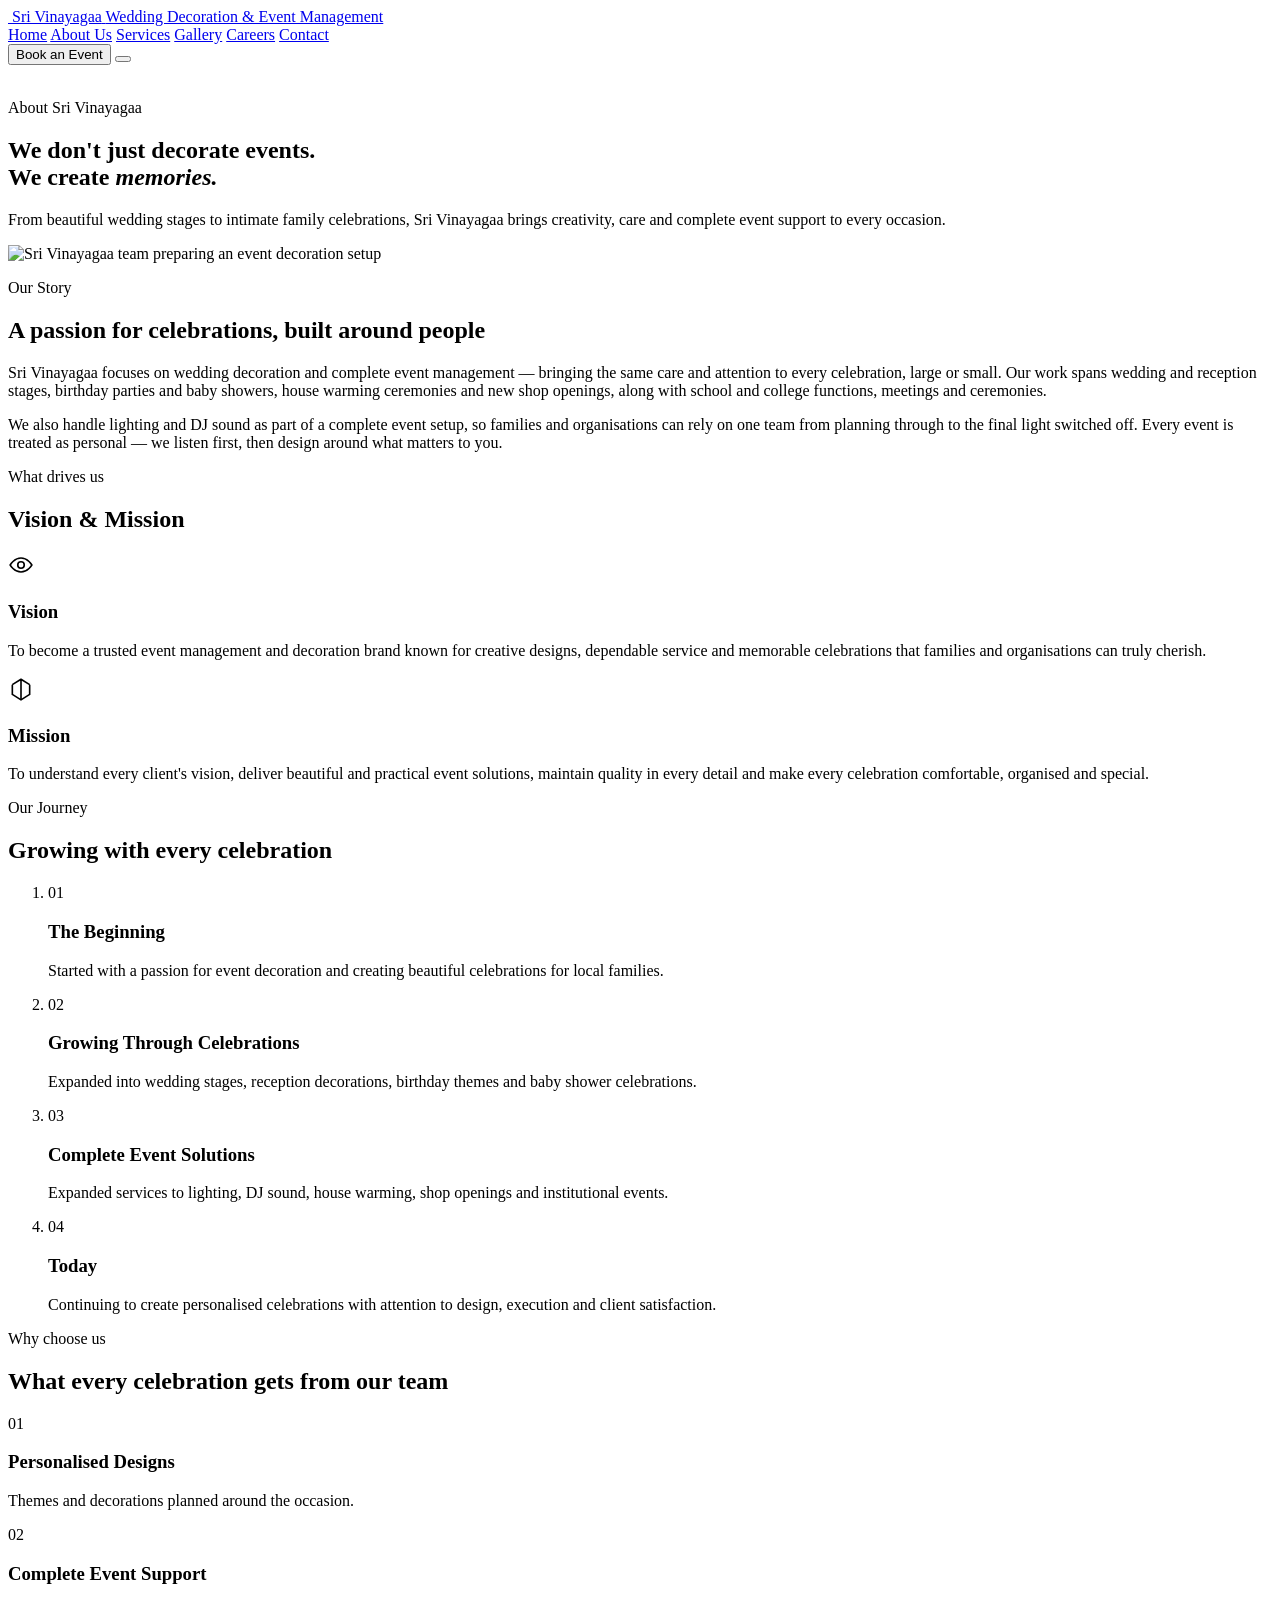
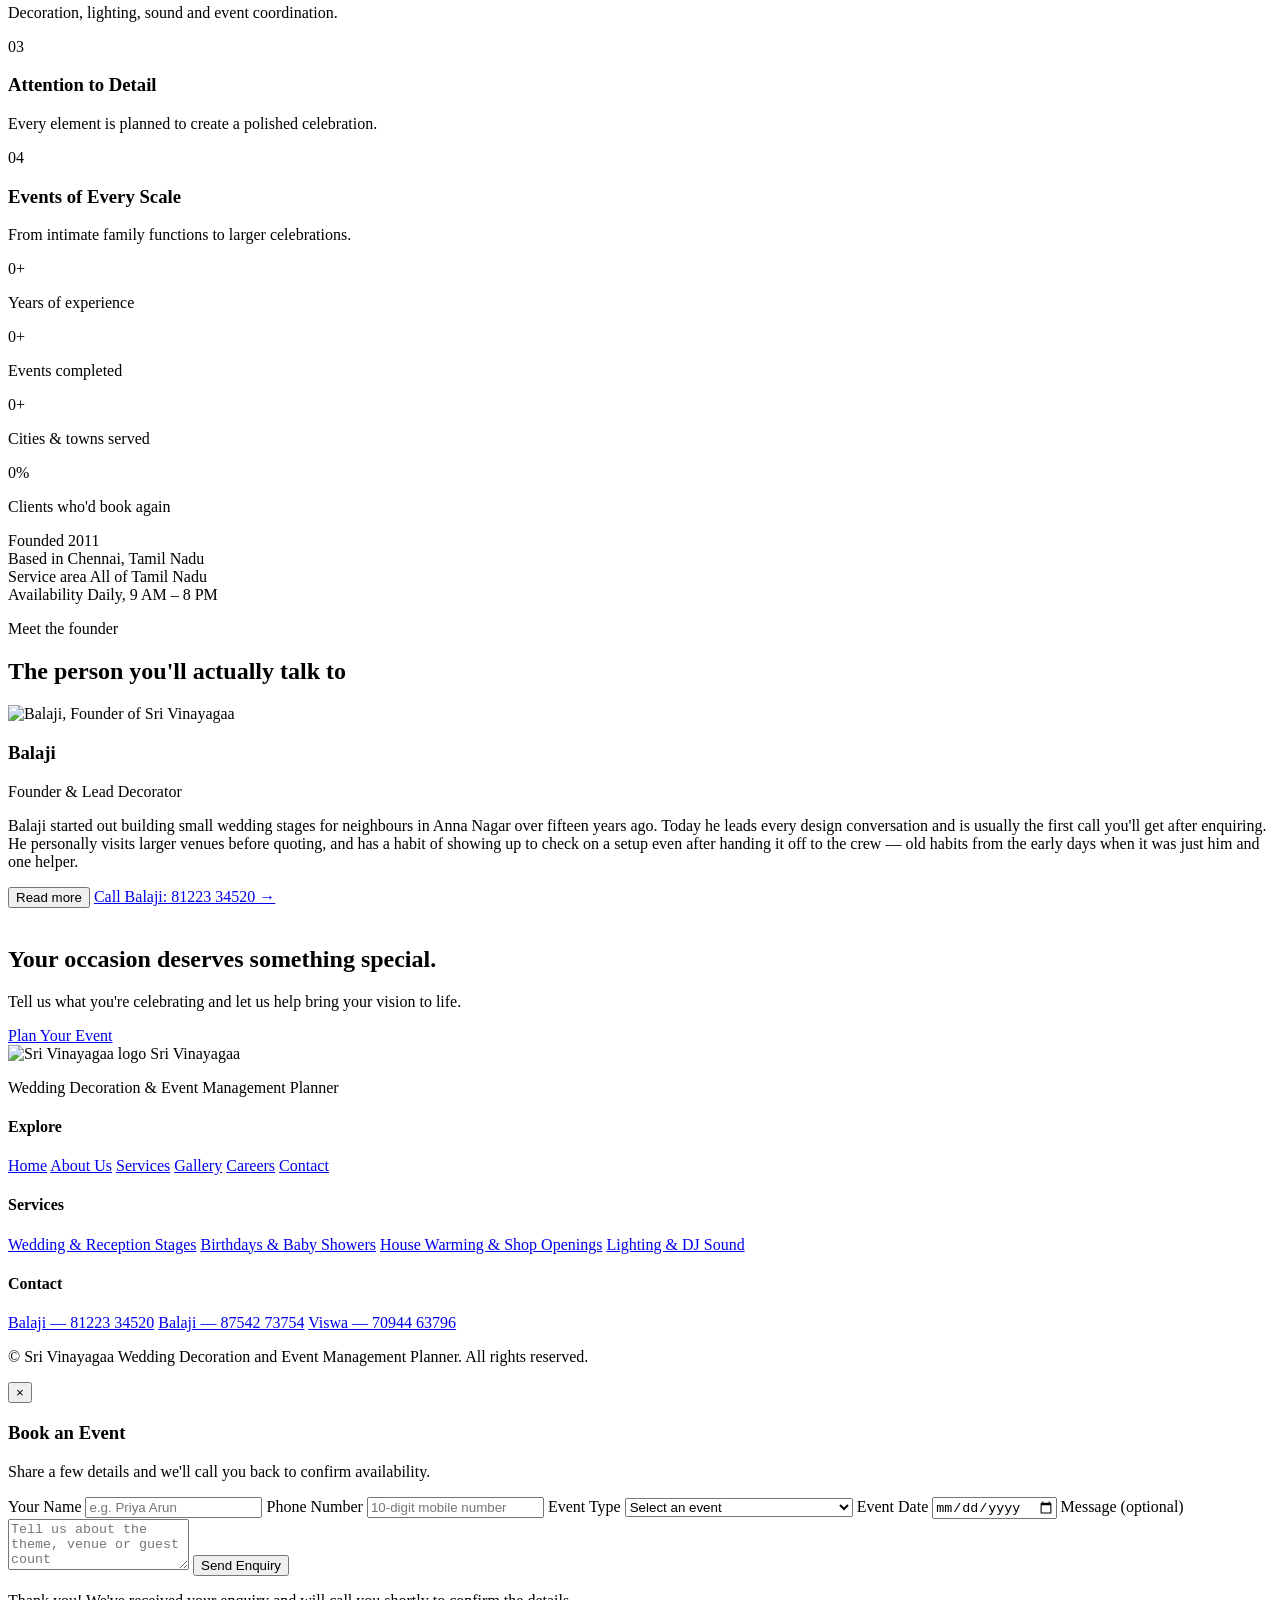
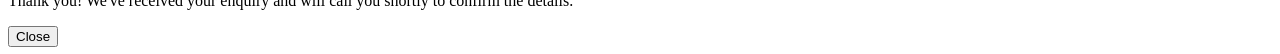
==== about.html @ 03e52f8a "Add files via upload" ====
<!DOCTYPE html>
<html lang="en">
<head>
<meta charset="UTF-8">
<meta name="viewport" content="width=device-width, initial-scale=1.0">
<title>About Us | Sri Vinayagaa Wedding Decoration &amp; Event Management</title>
<meta name="description" content="Meet the team behind Sri Vinayagaa Wedding Decoration and Event Management — wedding stages, birthdays, baby showers, house warming, shop openings and lighting &amp; DJ sound.">
<link rel="preconnect" href="https://fonts.googleapis.com">
<link rel="preconnect" href="https://fonts.gstatic.com" crossorigin>
<link href="https://fonts.googleapis.com/css2?family=Cormorant+Garamond:ital,wght@0,400;0,500;0,600;0,700;1,500&family=Jost:wght@300;400;500;600&display=swap" rel="stylesheet">
<link rel="stylesheet" href="CSS/style.css">
<link rel="stylesheet" href="CSS/about.css">
</head>
<body>

<!-- ============ HEADER ============ -->
<header class="site-header" id="siteHeader">
  <div class="header-inner">
    <a href="index.html" class="brand">
      <span class="brand-mark" aria-hidden="true">
        <img src="images/logo.png" alt="">
      </span>
      <span class="brand-text">
        <span class="brand-name">Sri Vinayagaa</span>
        <span class="brand-tag">Wedding Decoration &amp; Event Management</span>
      </span>
    </a>

    <nav class="main-nav" id="mainNav">
      <a href="index.html">Home</a>
      <a href="about.html" class="active">About Us</a>
      <a href="services.html">Services</a>
      <a href="gallery.html">Gallery</a>
      <a href="careers.html">Careers</a>
      <a href="contact.html">Contact</a>
    </nav>

    <div class="header-actions">
      <button class="btn btn-gold" id="bookEventBtn">Book an Event</button>
      <button class="nav-toggle" id="navToggle" aria-label="Toggle menu" aria-expanded="false">
        <span></span><span></span><span></span>
      </button>
    </div>
  </div>
</header>

<!-- ============ ABOUT HERO ============ -->
<section class="hero about-hero" id="about-hero">
  <img src="images/about-hero.png" alt="" class="hero-bg">
  <div class="hero-grain" aria-hidden="true"></div>
  <div class="hero-content" data-reveal>
    <p class="hero-eyebrow">About Sri Vinayagaa</p>
    <h1 class="hero-title">We don't just decorate events.<br>We create <em>memories.</em></h1>
    <p class="hero-sub">From beautiful wedding stages to intimate family celebrations, Sri Vinayagaa brings creativity, care and complete event support to every occasion.</p>
  </div>
</section>

<!-- ============ OUR STORY ============ -->
<section class="story" id="story">
  <div class="story-media" data-reveal>
    <img src="images/about-story.png" alt="Sri Vinayagaa team preparing an event decoration setup" loading="lazy">
  </div>
  <div class="story-content" data-reveal>
    <p class="section-kicker">Our Story</p>
    <h2>A passion for celebrations, built around people</h2>
    <p>Sri Vinayagaa focuses on wedding decoration and complete event management — bringing the same care and attention to every celebration, large or small. Our work spans wedding and reception stages, birthday parties and baby showers, house warming ceremonies and new shop openings, along with school and college functions, meetings and ceremonies.</p>
    <p>We also handle lighting and DJ sound as part of a complete event setup, so families and organisations can rely on one team from planning through to the final light switched off. Every event is treated as personal — we listen first, then design around what matters to you.</p>
  </div>
</section>

<!-- ============ VISION & MISSION ============ -->
<section class="vm" id="vision-mission">
  <div class="section-head">
    <p class="section-kicker">What drives us</p>
    <h2>Vision &amp; Mission</h2>
  </div>
  <div class="vm-grid">
    <article class="vm-card" data-reveal>
      <span class="vm-icon" aria-hidden="true">
        <svg width="26" height="26" viewBox="0 0 24 24" fill="none"><path d="M2 12s3.6-6.5 10-6.5S22 12 22 12s-3.6 6.5-10 6.5S2 12 2 12Z" stroke="currentColor" stroke-width="1.5"/><circle cx="12" cy="12" r="3" stroke="currentColor" stroke-width="1.5"/></svg>
      </span>
      <h3>Vision</h3>
      <p>To become a trusted event management and decoration brand known for creative designs, dependable service and memorable celebrations that families and organisations can truly cherish.</p>
    </article>
    <article class="vm-card" data-reveal>
      <span class="vm-icon" aria-hidden="true">
        <svg width="26" height="26" viewBox="0 0 24 24" fill="none"><path d="M12 3v18M4 8l8-5 8 5M4 8v9l8 5 8-5V8" stroke="currentColor" stroke-width="1.5" stroke-linejoin="round"/></svg>
      </span>
      <h3>Mission</h3>
      <p>To understand every client's vision, deliver beautiful and practical event solutions, maintain quality in every detail and make every celebration comfortable, organised and special.</p>
    </article>
  </div>
</section>

<!-- ============ OUR JOURNEY ============ -->
<section class="journey" id="journey">
  <div class="section-head">
    <p class="section-kicker">Our Journey</p>
    <h2>Growing with every celebration</h2>
  </div>
  <ol class="journey-timeline">
    <li data-reveal>
      <span class="journey-num">01</span>
      <div>
        <h3>The Beginning</h3>
        <p>Started with a passion for event decoration and creating beautiful celebrations for local families.</p>
      </div>
    </li>
    <li data-reveal>
      <span class="journey-num">02</span>
      <div>
        <h3>Growing Through Celebrations</h3>
        <p>Expanded into wedding stages, reception decorations, birthday themes and baby shower celebrations.</p>
      </div>
    </li>
    <li data-reveal>
      <span class="journey-num">03</span>
      <div>
        <h3>Complete Event Solutions</h3>
        <p>Expanded services to lighting, DJ sound, house warming, shop openings and institutional events.</p>
      </div>
    </li>
    <li data-reveal>
      <span class="journey-num">04</span>
      <div>
        <h3>Today</h3>
        <p>Continuing to create personalised celebrations with attention to design, execution and client satisfaction.</p>
      </div>
    </li>
  </ol>
</section>

<!-- ============ WHY CHOOSE US ============ -->
<section class="about-why" id="about-why">
  <div class="section-head section-head--light">
    <p class="section-kicker">Why choose us</p>
    <h2>What every celebration gets from our team</h2>
  </div>
  <div class="about-why-grid">
    <article class="about-why-card" data-reveal>
      <span class="about-why-num">01</span>
      <h3>Personalised Designs</h3>
      <p>Themes and decorations planned around the occasion.</p>
    </article>
    <article class="about-why-card" data-reveal>
      <span class="about-why-num">02</span>
      <h3>Complete Event Support</h3>
      <p>Decoration, lighting, sound and event coordination.</p>
    </article>
    <article class="about-why-card" data-reveal>
      <span class="about-why-num">03</span>
      <h3>Attention to Detail</h3>
      <p>Every element is planned to create a polished celebration.</p>
    </article>
    <article class="about-why-card" data-reveal>
      <span class="about-why-num">04</span>
      <h3>Events of Every Scale</h3>
      <p>From intimate family functions to larger celebrations.</p>
    </article>
  </div>
</section>

<!-- ============ STATS ============ -->
<section class="stats" id="about-stats">
  <div class="stats-grid">
    <div class="stat">
      <span class="stat-num" data-count="15">0</span><span class="stat-suffix">+</span>
      <p>Years of experience</p>
    </div>
    <div class="stat">
      <span class="stat-num" data-count="1200">0</span><span class="stat-suffix">+</span>
      <p>Events completed</p>
    </div>
    <div class="stat">
      <span class="stat-num" data-count="40">0</span><span class="stat-suffix">+</span>
      <p>Cities &amp; towns served</p>
    </div>
    <div class="stat">
      <span class="stat-num" data-count="98">0</span><span class="stat-suffix">%</span>
      <p>Clients who'd book again</p>
    </div>
  </div>
</section>

<!-- ============ QUICK FACTS ============ -->
<section class="quick-facts" id="quick-facts">
  <div class="qf-grid">
    <div class="qf-item">
      <span class="qf-label">Founded</span>
      <span class="qf-value">2011</span>
    </div>
    <div class="qf-item">
      <span class="qf-label">Based in</span>
      <span class="qf-value">Chennai, Tamil Nadu</span>
    </div>
    <div class="qf-item">
      <span class="qf-label">Service area</span>
      <span class="qf-value">All of Tamil Nadu</span>
    </div>
    <div class="qf-item">
      <span class="qf-label">Availability</span>
      <span class="qf-value">Daily, 9 AM – 8 PM</span>
    </div>
  </div>
</section>

<!-- ============ FOUNDER ============ -->
<section class="founders" id="founders">
  <div class="section-head">
    <p class="section-kicker">Meet the founder</p>
    <h2>The person you'll actually talk to</h2>
  </div>

  <div class="founder-single">
    <div class="founder-photo">
      <img src="images/founder-balaji.jpg" alt="Balaji, Founder of Sri Vinayagaa" loading="lazy">
      <div class="founder-photo-frame"></div>
    </div>
    <div class="founder-content">
      <h3>Balaji</h3>
      <p class="founder-role">Founder &amp; Lead Decorator</p>
      <p class="founder-bio">
        Balaji started out building small wedding stages for neighbours in Anna Nagar over fifteen years ago.
        Today he leads every design conversation and is usually the first call you'll get after enquiring.
        <span class="founder-bio-more"> He personally visits larger venues before quoting, and has a habit of showing up to check on a setup even after handing it off to the crew — old habits from the early days when it was just him and one helper.</span>
      </p>
      <button class="founder-toggle" data-state="closed">Read more</button>
      <a href="tel:8122334520" class="panel-link">Call Balaji: 81223 34520 →</a>
    </div>
  </div>
</section>

<!-- ============ ABOUT CTA ============ -->
<section class="about-cta">
  <img src="images/about-cta.png" alt="" class="about-cta-bg">
  <div class="hero-grain" aria-hidden="true"></div>
  <div class="about-cta-content" data-reveal>
    <h2>Your occasion deserves something special.</h2>
    <p>Tell us what you're celebrating and let us help bring your vision to life.</p>
    <a href="contact.html" class="btn btn-gold btn-lg">Plan Your Event</a>
  </div>
</section>

<!-- ============ FOOTER ============ -->
<footer class="site-footer">
  <div class="footer-top">
    <div class="footer-brand">
      <img src="images/logo.png" alt="Sri Vinayagaa logo" class="footer-logo">
      <span class="brand-name">Sri Vinayagaa</span>
      <p>Wedding Decoration &amp; Event Management Planner</p>
    </div>
    <div class="footer-col">
      <h4>Explore</h4>
      <a href="index.html">Home</a>
      <a href="about.html">About Us</a>
      <a href="services.html">Services</a>
      <a href="gallery.html">Gallery</a>
      <a href="careers.html">Careers</a>
      <a href="contact.html">Contact</a>
    </div>
    <div class="footer-col">
      <h4>Services</h4>
      <a href="services.html#stages">Wedding &amp; Reception Stages</a>
      <a href="services.html#celebrations">Birthdays &amp; Baby Showers</a>
      <a href="services.html#corporate">House Warming &amp; Shop Openings</a>
      <a href="services.html#lighting">Lighting &amp; DJ Sound</a>
    </div>
    <div class="footer-col">
      <h4>Contact</h4>
      <a href="tel:8122334520">Balaji — 81223 34520</a>
      <a href="tel:8754273754">Balaji — 87542 73754</a>
      <a href="tel:7094463796">Viswa — 70944 63796</a>
    </div>
  </div>
  <div class="footer-bottom">
    <p>© <span id="year"></span> Sri Vinayagaa Wedding Decoration and Event Management Planner. All rights reserved.</p>
  </div>
</footer>

<!-- ============ BOOK AN EVENT MODAL ============ -->
<div class="modal-overlay" id="bookModal">
  <div class="modal-box" role="dialog" aria-modal="true" aria-labelledby="modalTitle">
    <button class="modal-close" id="modalClose" aria-label="Close">×</button>
    <h3 id="modalTitle">Book an Event</h3>
    <p class="modal-sub">Share a few details and we'll call you back to confirm availability.</p>
    <form id="bookForm">
      <label>Your Name
        <input type="text" name="name" required placeholder="e.g. Priya Arun">
      </label>
      <label>Phone Number
        <input type="tel" name="phone" required pattern="[0-9]{10}" placeholder="10-digit mobile number">
      </label>
      <label>Event Type
        <select name="eventType" required>
          <option value="">Select an event</option>
          <option>Wedding / Reception Stage</option>
          <option>Birthday Party</option>
          <option>Baby Shower</option>
          <option>House Warming</option>
          <option>Shop Opening</option>
          <option>School / College / Corporate Event</option>
          <option>Lighting &amp; DJ Sound Only</option>
        </select>
      </label>
      <label>Event Date
        <input type="date" name="eventDate" required>
      </label>
      <label>Message (optional)
        <textarea name="message" rows="3" placeholder="Tell us about the theme, venue or guest count"></textarea>
      </label>
      <button type="submit" class="btn btn-gold btn-lg">Send Enquiry</button>
    </form>
    <div class="modal-success" id="modalSuccess">
      <p>Thank you! We've received your enquiry and will call you shortly to confirm the details.</p>
      <button class="btn btn-outline" id="modalSuccessClose">Close</button>
    </div>
  </div>
</div>

<script src="JS/script.js"></script>
<script src="JS/about.js"></script>
</body>
</html>
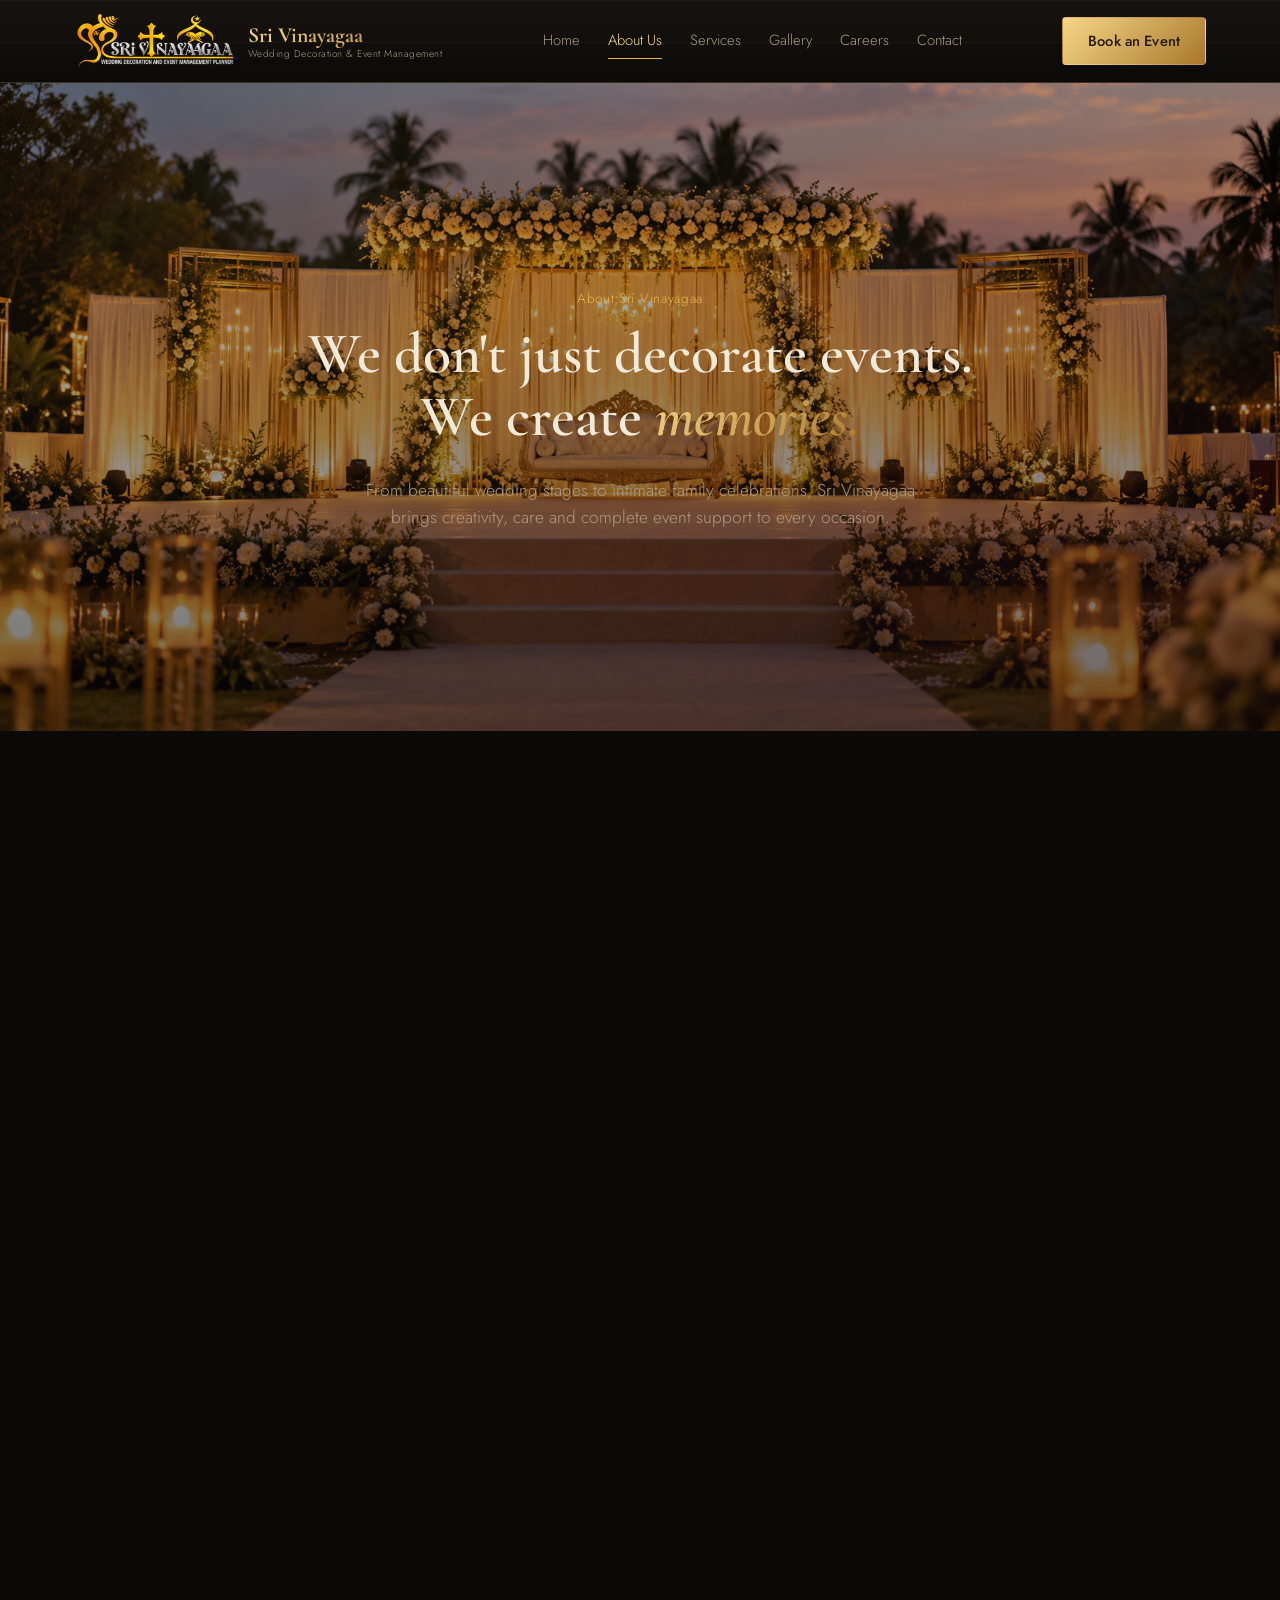
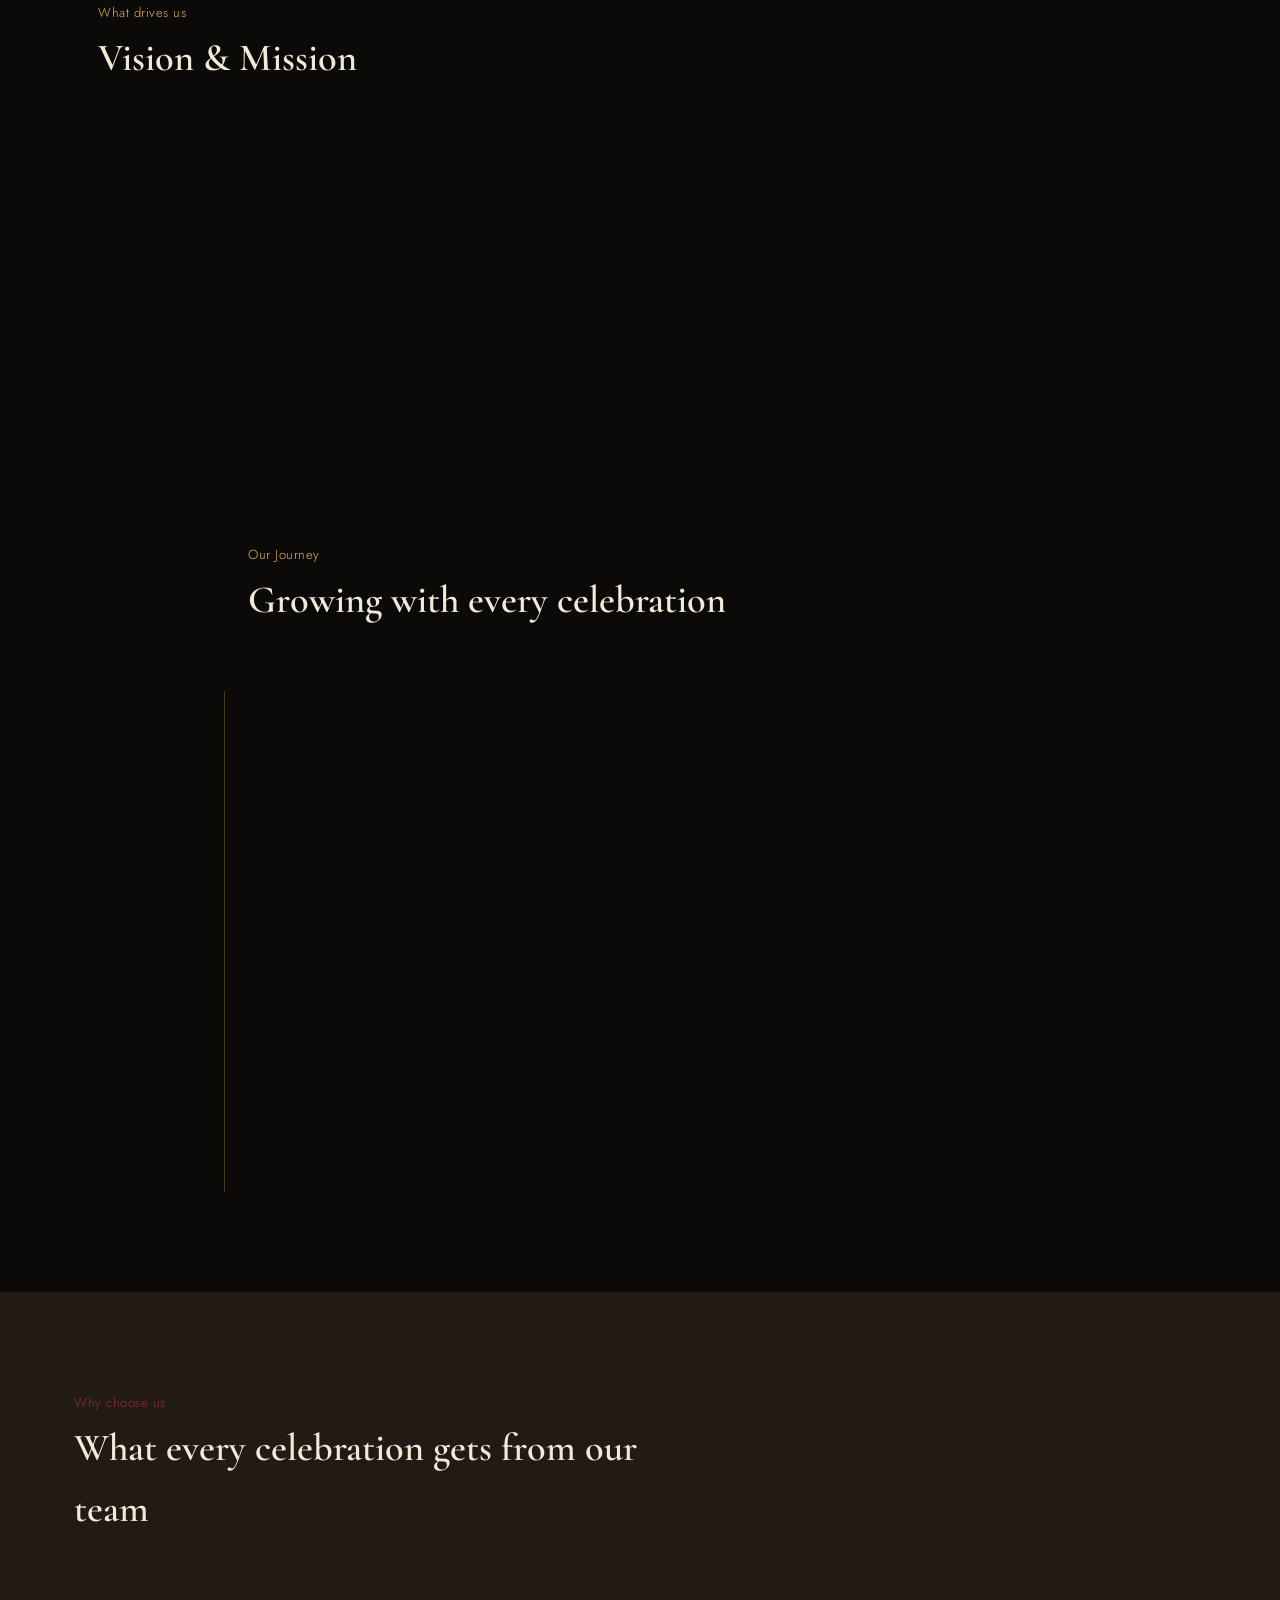
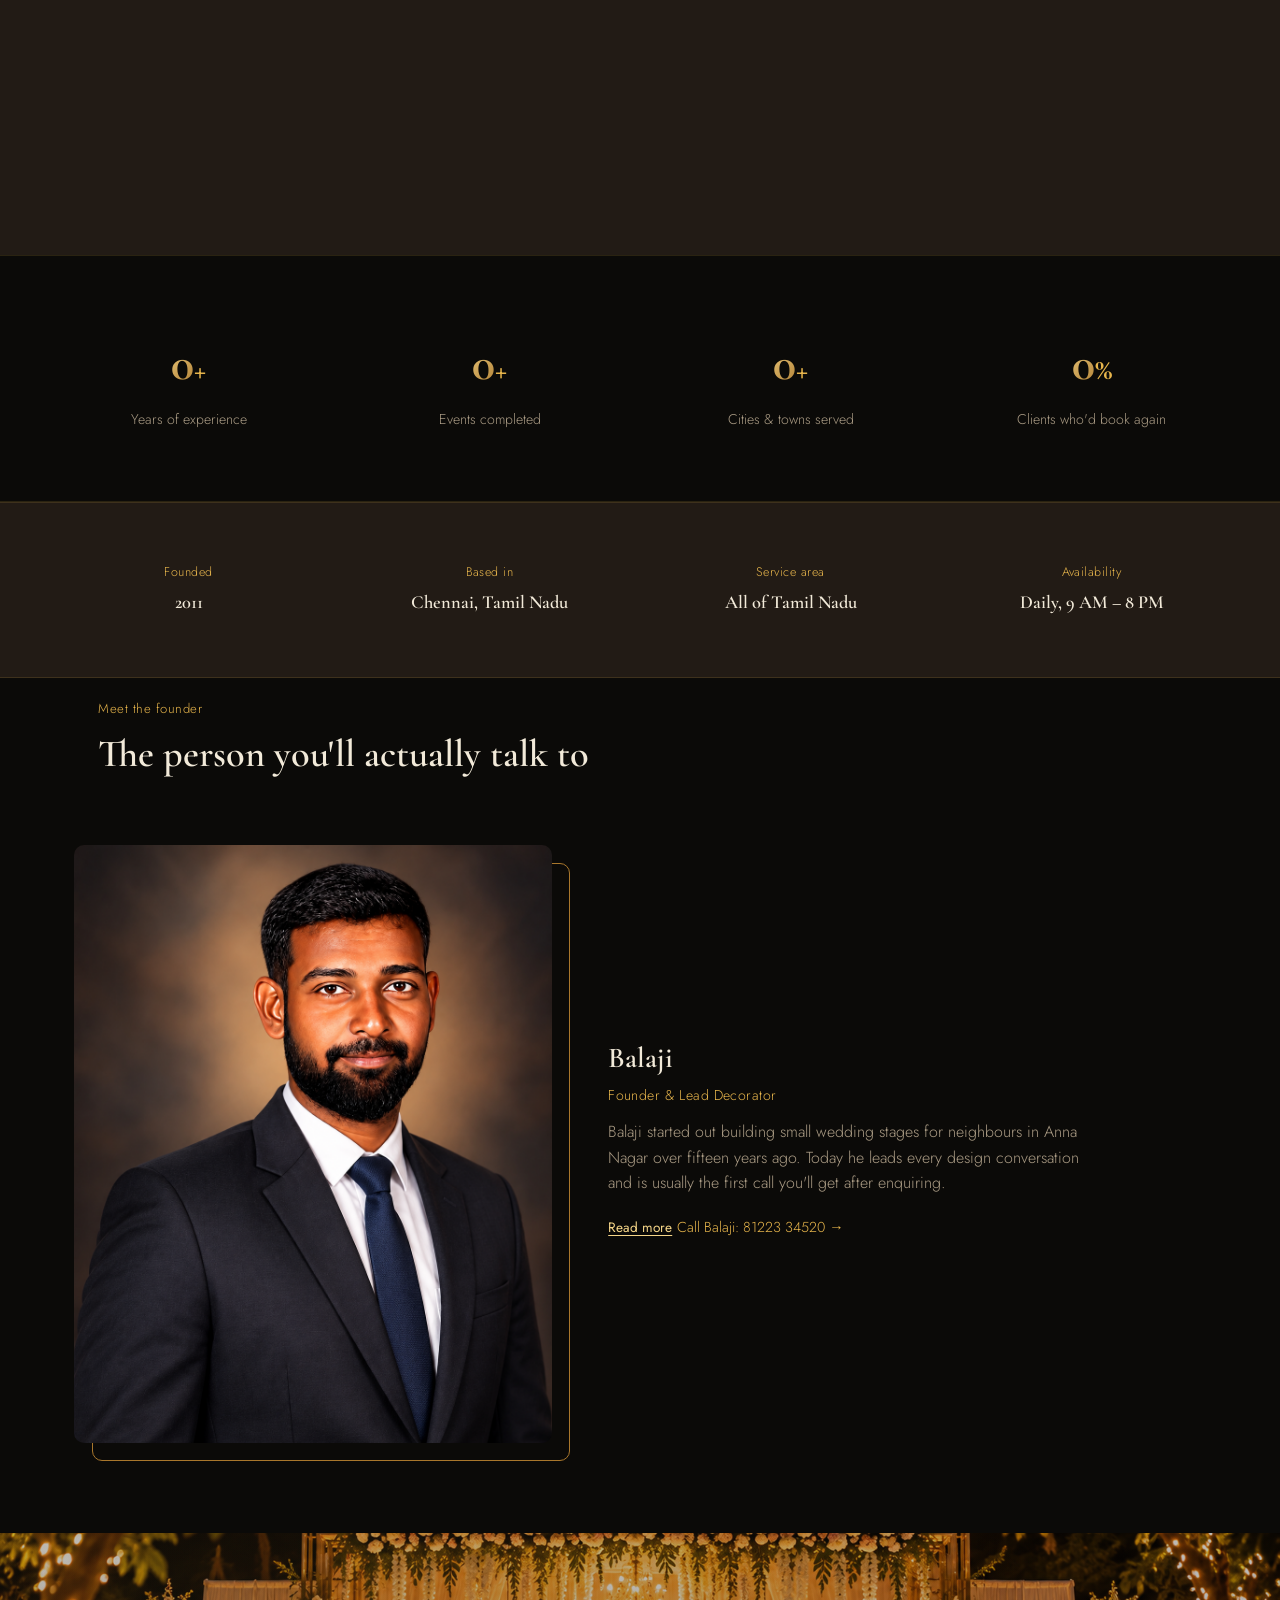
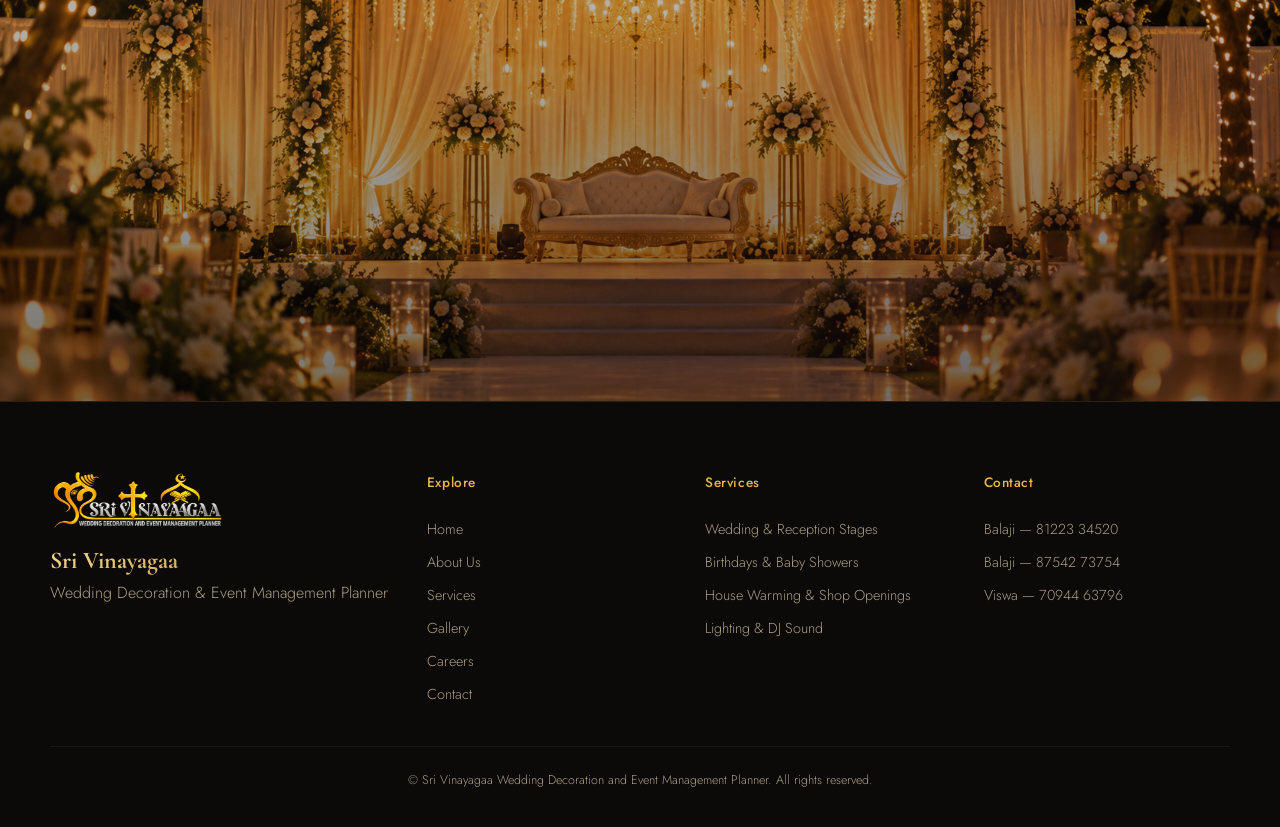
==== commit 435dd273: "Update about.html" ====
--- a/about.html
+++ b/about.html
@@ -8,8 +8,8 @@
 <link rel="preconnect" href="https://fonts.googleapis.com">
 <link rel="preconnect" href="https://fonts.gstatic.com" crossorigin>
 <link href="https://fonts.googleapis.com/css2?family=Cormorant+Garamond:ital,wght@0,400;0,500;0,600;0,700;1,500&family=Jost:wght@300;400;500;600&display=swap" rel="stylesheet">
-<link rel="stylesheet" href="CSS/style.css">
-<link rel="stylesheet" href="CSS/about.css">
+<link rel="stylesheet" href="css/style.css">
+<link rel="stylesheet" href="css/about.css">
 </head>
 <body>
 
--- a/css/style.css
+++ b/css/style.css
@@ -0,0 +1,591 @@
+/* =========================================================
+   Sri Vinayagaa — Wedding Decoration & Event Management
+   Palette: near-black wood + gold gradient + maroon accent
+   Type: Cormorant Garamond (display) + Jost (body/UI)
+   ========================================================= */
+
+:root{
+  --black: #0b0a08;
+  --wood-dark: #171310;
+  --wood-mid: #221b15;
+  --wood-line: rgba(255,255,255,0.035);
+  --gold: #e8b64c;
+  --gold-light: #f6d688;
+  --gold-deep: #a9772c;
+  --maroon: #7a1f2b;
+  --maroon-light: #9c2c3a;
+  --cream: #f2ead9;
+  --muted: #ab9c85;
+  --muted-2: #7c705f;
+
+  --font-display: 'Cormorant Garamond', Georgia, serif;
+  --font-body: 'Jost', Arial, sans-serif;
+
+  --radius-sm: 4px;
+  --radius-md: 10px;
+  --container: 1180px;
+}
+
+*, *::before, *::after{ box-sizing: border-box; }
+html{ scroll-behavior: smooth; }
+body{
+  margin:0;
+  background: var(--black);
+  color: var(--cream);
+  font-family: var(--font-body);
+  font-weight: 300;
+  line-height: 1.6;
+  -webkit-font-smoothing: antialiased;
+}
+img{ max-width:100%; display:block; }
+a{ color: inherit; text-decoration: none; }
+h1,h2,h3,h4{ font-family: var(--font-display); font-weight: 600; margin: 0 0 .5em; color: var(--cream); }
+p{ margin: 0 0 1em; color: var(--muted); }
+ul{ list-style:none; margin:0; padding:0; }
+button{ font-family: var(--font-body); cursor:pointer; }
+
+@media (prefers-reduced-motion: reduce){
+  html{ scroll-behavior:auto; }
+  *{ animation-duration: .001ms !important; animation-iteration-count: 1 !important; transition-duration: .001ms !important; }
+}
+
+/* wood-plank texture, reused on dark sections */
+.wood-texture, .hero, .site-header, .why, .final-cta{
+  background-image:
+    repeating-linear-gradient(180deg, var(--wood-line) 0px, var(--wood-line) 1px, transparent 1px, transparent 42px),
+    linear-gradient(180deg, var(--wood-dark), var(--black));
+}
+
+.section-kicker{
+  font-family: var(--font-body);
+  font-size: .82rem;
+  letter-spacing: .04em;
+  color: var(--gold);
+  margin-bottom: .4em;
+}
+.section-head{ max-width: var(--container); margin: 0 auto; padding: 0 24px 40px; }
+.section-head h2{ font-size: clamp(1.7rem, 3vw, 2.4rem); max-width: 640px; }
+.section-head--light p.section-kicker{ color: var(--maroon-light); }
+
+.btn{
+  display:inline-flex; align-items:center; justify-content:center;
+  padding: .8em 1.7em;
+  border-radius: var(--radius-sm);
+  border: 1px solid transparent;
+  font-size: .92rem;
+  letter-spacing: .01em;
+  transition: transform .18s ease, box-shadow .18s ease, background .18s ease, color .18s ease;
+  white-space: nowrap;
+}
+.btn-gold{
+  background: linear-gradient(135deg, var(--gold-light), var(--gold-deep));
+  color: #241a08;
+  font-weight: 500;
+}
+.btn-gold:hover{ transform: translateY(-1px); box-shadow: 0 8px 22px rgba(232,182,76,.28); }
+.btn-outline{
+  background: transparent;
+  border-color: rgba(242,234,217,.35);
+  color: var(--cream);
+}
+.btn-outline:hover{ border-color: var(--gold); color: var(--gold-light); }
+.btn-maroon{
+  background: var(--maroon);
+  color: var(--cream);
+  font-weight: 500;
+}
+.btn-maroon:hover{ background: var(--maroon-light); transform: translateY(-1px); }
+.btn-lg{ padding: 1em 2.1em; font-size: 1rem; }
+
+/* ---------------- HEADER ---------------- */
+.site-header{
+  position: sticky; top:0; z-index: 100;
+  border-bottom: 1px solid rgba(232,182,76,.14);
+}
+.header-inner{
+  max-width: var(--container); margin: 0 auto; padding: 14px 24px;
+  display:flex; align-items:center; justify-content:space-between; gap: 20px;
+}
+.brand{ display:flex; align-items:center; gap: 12px; flex-shrink:0; min-width:0; }
+.brand-mark{
+  display:flex; align-items:center; justify-content:flex-start;
+  height: 54px; flex-shrink:0;
+}
+.brand-mark img{
+  height:100%; width:auto; max-width: 180px; object-fit: contain;
+}
+.brand-text{ display:flex; flex-direction:column; line-height:1.15; min-width:0; }
+.brand-name{
+  font-family: var(--font-display); font-weight:700; font-size:1.35rem;
+  background: linear-gradient(135deg, var(--gold-light), var(--gold-deep));
+  -webkit-background-clip:text; background-clip:text; color:transparent;
+}
+.brand-tag{ font-size: .62rem; letter-spacing:.05em; color: var(--muted); white-space: nowrap; overflow: hidden; text-overflow: ellipsis; }
+
+.main-nav{ display:flex; gap: 28px; }
+.main-nav a{ font-size: .92rem; color: var(--muted); position:relative; padding: 4px 0; }
+.main-nav a:hover, .main-nav a.active{ color: var(--gold-light); }
+.main-nav a.active::after{
+  content:""; position:absolute; left:0; right:0; bottom:-2px; height:1px; background: var(--gold);
+}
+
+.header-actions{ display:flex; align-items:center; gap: 16px; }
+.nav-toggle{ display:none; flex-direction:column; gap:5px; background:none; border:none; padding:6px; }
+.nav-toggle span{ width:22px; height:2px; background: var(--gold-light); display:block; }
+
+/* ---------------- HERO ---------------- */
+.hero{
+  position:relative; min-height: 92vh; display:flex; align-items:center; justify-content:center;
+  text-align:center; padding: 100px 24px 60px; overflow:hidden;
+}
+.hero-bg{
+  position:absolute; inset:0; width:100%; height:100%;
+  object-fit: cover; object-position: center;
+  z-index: 0;
+}
+.hero-grain{
+  position:absolute; inset:0; z-index: 1;
+  background:
+    linear-gradient(180deg, rgba(11,10,8,.25), rgba(11,10,8,.55)),
+    radial-gradient(ellipse at 20% 20%, rgba(232,182,76,.10), transparent 55%),
+    radial-gradient(ellipse at 80% 80%, rgba(122,31,43,.18), transparent 55%);
+  pointer-events:none;
+}
+.hero-content{ position:relative; z-index: 2; max-width: 760px; animation: heroIn .9s ease both; }
+@keyframes heroIn{ from{ opacity:0; transform: translateY(16px);} to{ opacity:1; transform:none; } }
+
+.hero-eyebrow{ color: var(--gold); font-size: .85rem; letter-spacing:.05em; margin-bottom: 14px; }
+.hero-title{
+  font-size: clamp(2.4rem, 6vw, 4.2rem); line-height:1.08; margin-bottom: .5em;
+}
+.hero-title em{
+  font-style: italic;
+  background: linear-gradient(135deg, var(--gold-light), var(--gold-deep));
+  -webkit-background-clip:text; background-clip:text; color:transparent;
+}
+.hero-sub{ font-size: 1.08rem; max-width: 560px; margin: 0 auto 2em; color: var(--muted); }
+.hero-cta{ display:flex; gap: 16px; justify-content:center; flex-wrap:wrap; margin-bottom: 2em; }
+.hero-contacts{ font-size: .9rem; color: var(--muted-2); }
+.hero-contacts a:hover{ color: var(--gold-light); }
+.hero-contacts .dot{ margin: 0 10px; }
+
+.scroll-cue{
+  position:absolute; bottom: 26px; left:50%; transform: translateX(-50%);
+  opacity:.8; z-index: 2;
+}
+
+/* ---------------- INTRO / ABOUT ---------------- */
+.intro{
+  display:grid; grid-template-columns: 1fr .9fr; align-items:center; gap: 48px;
+  max-width: var(--container); margin: 0 auto; padding: 90px 24px;
+}
+.intro-content h2{ font-size: clamp(1.6rem, 3vw, 2.2rem); max-width: 480px; }
+.intro-content p{ max-width: 480px; }
+.intro-media img{ border-radius: var(--radius-md); aspect-ratio: 4/5; object-fit:cover; width:100%; }
+
+/* ---------------- SERVICES ---------------- */
+.services{ padding: 100px 24px 80px; max-width: var(--container); margin:0 auto; }
+.service-panels{
+  display:grid; grid-template-columns: repeat(3, 1fr); gap: 28px;
+}
+.service-panel{
+  border-top: 1px solid rgba(232,182,76,.35);
+  padding: 28px 6px 0;
+  position:relative;
+}
+.service-panel--raised{ padding-top: 0; margin-top: -18px; padding-top: 46px; }
+.service-num{
+  position:absolute; top: -14px; left:0; color: var(--maroon-light);
+  font-size: 1.1rem; background: var(--black); padding-right: 8px;
+}
+.service-image{
+  border: 1px solid rgba(232,182,76,.3);
+  border-radius: var(--radius-md);
+  padding: 10px;
+  margin-bottom: 20px;
+  overflow: hidden;
+}
+.service-image img{
+  width:100%; aspect-ratio: 5/4; object-fit: cover;
+  border-radius: 6px;
+  transition: transform .5s ease;
+}
+.service-panel:hover .service-image img{ transform: scale(1.05); }
+.service-panel h3{ font-size: 1.35rem; margin-bottom: .35em; }
+.panel-link{ color: var(--gold); font-size: .9rem; display:inline-block; margin-top: 4px; }
+.panel-link:hover{ color: var(--gold-light); }
+
+.services-more{
+  margin-top: 56px; padding-top: 32px; border-top: 1px dashed rgba(171,156,133,.25);
+  display:flex; align-items:center; justify-content:space-between; gap: 24px; flex-wrap:wrap;
+}
+.services-more p{ margin:0; max-width: 480px; }
+
+/* ---------------- GALLERY ---------------- */
+.gallery{ padding: 90px 24px; background: var(--wood-mid); }
+.gallery-grid{
+  max-width: var(--container); margin: 0 auto;
+  display:grid; grid-template-columns: repeat(4, 1fr); grid-auto-rows: 160px; gap: 14px;
+}
+.g-item{ position:relative; overflow:hidden; border-radius: var(--radius-sm); margin:0; grid-row: span 2; }
+.g-tall{ grid-row: span 3; }
+.g-item img{ width:100%; height:100%; object-fit:cover; transition: transform .5s ease; }
+.g-item:hover img{ transform: scale(1.06); }
+.g-item figcaption{
+  position:absolute; left:0; right:0; bottom:0; padding: 10px 12px;
+  font-size: .8rem; color: var(--cream);
+  background: linear-gradient(0deg, rgba(0,0,0,.75), transparent);
+}
+.gallery-cta{ text-align:center; margin-top: 40px; }
+
+/* ---------------- WHY CHOOSE US ---------------- */
+.why{
+  display:grid; grid-template-columns: .8fr 1fr; align-items:center; gap: 0;
+  padding: 100px 0;
+}
+.why-media{ position:relative; padding-left: 24px; }
+.why-media img{ border-radius: var(--radius-md); aspect-ratio: 4/5; object-fit:cover; }
+.why-media-frame{
+  position:absolute; top: 24px; left: 44px; right: -14px; bottom: -14px;
+  border: 1px solid var(--gold-deep); border-radius: var(--radius-md); z-index:-1;
+}
+.why-content{ padding: 24px 24px 24px 48px; }
+.why-content h2{ font-size: clamp(1.6rem, 3vw, 2.2rem); max-width: 480px; }
+.why-list{ margin: 26px 0 20px; display:flex; flex-direction:column; gap: 14px; max-width: 520px; }
+.why-list li{ display:flex; gap: 12px; color: var(--muted); font-size: .96rem; }
+.why-list li span{ color: var(--gold); flex-shrink:0; }
+
+/* ---------------- FOUNDER ---------------- */
+.founders{
+  max-width: var(--container);
+  margin: 0 auto;
+  padding: 20px 24px 90px;
+}
+.founder-single{
+  display: grid;
+  grid-template-columns: .8fr 1fr;
+  gap: 56px;
+  align-items: center;
+}
+.founder-photo{
+  position: relative;
+}
+.founder-photo img{
+  width: 100%;
+  aspect-ratio: 4/5;
+  object-fit: cover;
+  border-radius: var(--radius-md);
+  display: block;
+  position: relative;
+  z-index: 1;
+}
+.founder-photo-frame{
+  position: absolute;
+  top: 18px; left: 18px; right: -18px; bottom: -18px;
+  border: 1px solid var(--gold-deep);
+  border-radius: var(--radius-md);
+  z-index: 0;
+}
+.founder-content h3{
+  font-size: 1.8rem;
+  margin-bottom: .1em;
+}
+.founder-role{
+  color: var(--gold);
+  font-size: .88rem;
+  letter-spacing: .03em;
+  margin-bottom: .9em;
+}
+.founder-bio{
+  max-width: 480px;
+}
+.founder-bio-more{
+  display: none;
+}
+.founder-bio-more.show{
+  display: inline;
+}
+.founder-toggle{
+  background: none;
+  border: none;
+  color: var(--gold-light);
+  font-size: .85rem;
+  padding: 0;
+  margin-bottom: 16px;
+  text-decoration: underline;
+  text-underline-offset: 3px;
+}
+.founder-toggle:hover{ color: var(--gold); }
+
+/* ---------------- TRUST & RECOGNITION ---------------- */
+.trust{
+  border-top: 1px solid rgba(232,182,76,.14);
+  border-bottom: 1px solid rgba(232,182,76,.14);
+  background: var(--wood-mid);
+  padding: 50px 24px;
+}
+.trust-grid{
+  max-width: var(--container);
+  margin: 0 auto;
+  display: grid;
+  grid-template-columns: repeat(4, 1fr);
+  gap: 24px;
+}
+.trust-item{
+  display: flex;
+  align-items: center;
+  gap: 14px;
+}
+.trust-icon{
+  color: var(--gold);
+  font-size: 1.4rem;
+  flex-shrink: 0;
+}
+.trust-item p{
+  margin: 0;
+  font-size: .88rem;
+  color: var(--muted);
+}
+.trust-item strong{
+  color: var(--cream);
+  font-family: var(--font-display);
+  font-size: 1.05rem;
+}
+.trust-item em{
+  display: block;
+  color: var(--muted-2);
+  font-size: .74rem;
+  font-style: normal;
+}
+
+/* ---------------- SERVICE AREAS ---------------- */
+.areas{
+  max-width: var(--container);
+  margin: 0 auto;
+  padding: 90px 24px;
+}
+.area-chips{
+  display: flex;
+  flex-wrap: wrap;
+  gap: 12px;
+}
+.area-chips span{
+  border: 1px solid rgba(232,182,76,.3);
+  border-radius: 999px;
+  padding: .5em 1.2em;
+  font-size: .85rem;
+  color: var(--muted);
+  transition: border-color .2s ease, color .2s ease;
+}
+.area-chips span:hover{
+  border-color: var(--gold);
+  color: var(--gold-light);
+}
+.area-chips span:last-child{
+  color: var(--gold);
+  border-color: var(--gold-deep);
+}
+
+/* ---------------- ACHIEVEMENTS / STATS ---------------- */
+.stats{
+  padding: 70px 24px;
+  border-top: 1px solid rgba(232,182,76,.14);
+  border-bottom: 1px solid rgba(232,182,76,.14);
+}
+.stats-grid{
+  max-width: var(--container); margin: 0 auto;
+  display:grid; grid-template-columns: repeat(4, 1fr); gap: 24px; text-align:center;
+}
+.stat-num{
+  font-family: var(--font-display); font-size: clamp(2.2rem, 4vw, 3rem); font-weight:700;
+  background: linear-gradient(135deg, var(--gold-light), var(--gold-deep));
+  -webkit-background-clip:text; background-clip:text; color:transparent;
+}
+.stat-suffix{
+  font-family: var(--font-display); font-size: clamp(1.4rem, 2.4vw, 1.9rem); font-weight:700; color: var(--gold);
+}
+.stat p{ margin: .4em 0 0; font-size: .88rem; color: var(--muted); }
+
+/* ---------------- OUR PROCESS ---------------- */
+.process{ padding: 100px 24px; max-width: var(--container); margin: 0 auto; }
+.process-steps{
+  list-style:none; margin:0; padding:0;
+  display:grid; grid-template-columns: repeat(4, 1fr); gap: 28px;
+}
+.process-steps li{ border-left: 1px solid rgba(232,182,76,.3); padding-left: 18px; }
+.process-step-num{
+  display:block; font-family: var(--font-display); font-size: 1.6rem; font-weight:700;
+  color: var(--gold); margin-bottom: 10px;
+}
+.process-steps h3{ font-size: 1.15rem; margin-bottom: .3em; }
+.process-steps p{ font-size: .92rem; }
+
+/* ---------------- TESTIMONIALS ---------------- */
+.testimonials{ padding: 100px 24px; }
+.testimonial-carousel{
+  max-width: 760px; margin: 0 auto; position:relative;
+  display:flex; align-items:center; gap: 18px;
+}
+.t-track{ position:relative; flex:1; min-height: 170px; }
+.t-slide{
+  position:absolute; inset:0; margin:0; text-align:center;
+  opacity:0; transform: translateY(8px); transition: opacity .4s ease, transform .4s ease; pointer-events:none;
+}
+.t-slide.active{ opacity:1; transform:none; pointer-events:auto; }
+.t-slide p{
+  font-family: var(--font-display); font-size: 1.35rem; font-style:italic; color: var(--cream);
+  line-height:1.5; margin-bottom: .6em;
+}
+.t-slide cite{ font-style:normal; font-size: .85rem; color: var(--gold); }
+.t-arrow{
+  background:none; border: 1px solid rgba(232,182,76,.35); color: var(--gold-light);
+  width:40px; height:40px; border-radius:50%; font-size:1.4rem; flex-shrink:0;
+  display:flex; align-items:center; justify-content:center; transition: border-color .2s, color .2s;
+}
+.t-arrow:hover{ border-color: var(--gold); color: var(--gold); }
+.t-dots{
+  position:absolute; bottom: -34px; left:0; right:0; display:flex; justify-content:center; gap: 8px;
+}
+.t-dots button{
+  width:7px; height:7px; border-radius:50%; border:none; background: rgba(171,156,133,.4);
+}
+.t-dots button.active{ background: var(--gold); }
+
+/* ---------------- LOCATION / MAP ---------------- */
+.location{
+  display:grid; grid-template-columns: 1.15fr .85fr; background: var(--wood-mid);
+  align-items: center;
+}
+.location-info{ padding: 90px 48px; }
+.location-info h2{ font-size: clamp(1.6rem, 2.8vw, 2.1rem); max-width: 460px; }
+.location-text{ max-width: 420px; }
+.location-details{ margin: 24px 0 30px; display:flex; flex-direction:column; gap: 16px; max-width: 440px; }
+.location-details li{ display:flex; align-items:flex-start; gap: 14px; font-size: .92rem; }
+.loc-icon{ color: var(--gold); flex-shrink:0; margin-top: 2px; }
+.location-details em{ color: var(--muted-2); font-size: .82rem; }
+.location-details a:hover{ color: var(--gold-light); }
+.location-map{
+  height: 320px; margin: 0 48px 0 0; border-radius: var(--radius-md);
+  overflow: hidden; filter: grayscale(.3) contrast(1.05);
+}
+.location-map iframe{ width:100%; height:100%; }
+
+/* ---------------- FAQ ---------------- */
+.faq{ padding: 100px 24px; max-width: 820px; margin:0 auto; }
+.faq-list{ display:flex; flex-direction:column; }
+.faq-item{ border-bottom: 1px solid rgba(232,182,76,.16); }
+.faq-q{
+  width:100%; text-align:left; background:none; border:none; color: var(--cream);
+  font-family: var(--font-body); font-size: 1.02rem; padding: 22px 4px;
+  display:flex; justify-content:space-between; align-items:center; gap: 16px;
+}
+.faq-q:hover{ color: var(--gold-light); }
+.faq-icon{ color: var(--gold); font-size: 1.3rem; transition: transform .25s ease; flex-shrink:0; }
+.faq-q[aria-expanded="true"] .faq-icon{ transform: rotate(45deg); }
+.faq-a{ max-height:0; overflow:hidden; transition: max-height .3s ease; }
+.faq-a p{ padding: 0 4px 20px; margin:0; max-width: 640px; }
+
+/* ---------------- FINAL CTA ---------------- */
+.final-cta{ text-align:center; padding: 100px 24px; }
+.final-cta h2{ font-size: clamp(1.8rem, 3.4vw, 2.6rem); }
+.final-cta p{ margin-bottom: 1.6em; }
+
+/* ---------------- FOOTER ---------------- */
+.site-footer{ background: var(--black); border-top: 1px solid rgba(232,182,76,.14); padding: 70px 24px 24px; }
+.footer-top{
+  max-width: var(--container); margin: 0 auto 40px;
+  display:grid; grid-template-columns: 1.4fr 1fr 1fr 1fr; gap: 32px;
+}
+.footer-logo{ margin-bottom: 12px; height: 58px; width: auto; object-fit: contain; }
+.footer-brand .brand-name{
+  display:block;
+  font-family: var(--font-display); font-size:1.5rem; font-weight:700;
+  background: linear-gradient(135deg, var(--gold-light), var(--gold-deep));
+  -webkit-background-clip:text; background-clip:text; color:transparent;
+}
+.footer-col h4{ font-family: var(--font-body); font-weight:500; font-size: .85rem; letter-spacing:.04em; color: var(--gold); margin-bottom: 14px; }
+.footer-col{ display:flex; flex-direction:column; gap: 10px; }
+.footer-col a{ font-size: .9rem; color: var(--muted); }
+.footer-col a:hover{ color: var(--gold-light); }
+.footer-bottom{
+  max-width: var(--container); margin: 0 auto; padding-top: 24px; border-top: 1px solid rgba(255,255,255,.06);
+  font-size: .78rem; color: var(--muted-2); text-align:center;
+}
+
+/* ---------------- MODAL ---------------- */
+.modal-overlay{
+  position:fixed; inset:0; background: rgba(6,5,4,.78); backdrop-filter: blur(3px);
+  display:flex; align-items:center; justify-content:center; padding: 20px;
+  opacity:0; pointer-events:none; transition: opacity .25s ease; z-index: 200;
+}
+.modal-overlay.open{ opacity:1; pointer-events:auto; }
+.modal-box{
+  background: var(--wood-dark); border: 1px solid rgba(232,182,76,.25);
+  border-radius: var(--radius-md); padding: 36px; width: 100%; max-width: 460px;
+  position:relative; transform: translateY(10px); transition: transform .25s ease;
+  max-height: 88vh; overflow-y:auto;
+}
+.modal-overlay.open .modal-box{ transform:none; }
+.modal-close{
+  position:absolute; top: 14px; right: 14px; background:none; border:none;
+  color: var(--muted); font-size: 1.6rem; line-height:1;
+}
+.modal-close:hover{ color: var(--gold-light); }
+.modal-sub{ font-size: .9rem; }
+.modal-box form{ display:flex; flex-direction:column; gap: 16px; }
+.modal-box form label{ font-size: .82rem; color: var(--muted); display:flex; flex-direction:column; gap: 6px; }
+.modal-box form input, .modal-box form select, .modal-box form textarea{
+  font-family: var(--font-body); background: rgba(255,255,255,.03);
+  border: 1px solid rgba(242,234,217,.18); border-radius: var(--radius-sm);
+  padding: .7em .8em; color: var(--cream); font-size: .92rem;
+}
+.modal-box form input:focus, .modal-box form select:focus, .modal-box form textarea:focus{
+  outline: none; border-color: var(--gold);
+}
+.modal-box form textarea{ resize: vertical; }
+.modal-success{ display:none; text-align:center; padding: 10px 0; }
+.modal-success.show{ display:block; }
+.modal-success p{ color: var(--gold-light); }
+
+/* accessible focus */
+a:focus-visible, button:focus-visible, input:focus-visible, select:focus-visible, textarea:focus-visible{
+  outline: 2px solid var(--gold); outline-offset: 2px;
+}
+
+/* =============== RESPONSIVE =============== */
+@media (max-width: 980px){
+  .founder-single{ grid-template-columns: 1fr; gap: 32px; }
+  .founder-photo-frame{ display: none; }
+  .trust-grid{ grid-template-columns: 1fr 1fr; }
+  .intro{ grid-template-columns: 1fr; }
+  .intro-media{ order:-1; max-width: 420px; margin: 0 auto; }
+  .stats-grid{ grid-template-columns: repeat(2, 1fr); gap: 32px; }
+  .process-steps{ grid-template-columns: repeat(2, 1fr); }
+  .service-panels{ grid-template-columns: 1fr; }
+  .service-panel--raised{ margin-top:0; padding-top: 28px; }
+  .gallery-grid{ grid-template-columns: repeat(2, 1fr); }
+  .why{ grid-template-columns: 1fr; }
+  .why-media{ padding: 0 24px; }
+  .why-media-frame{ display:none; }
+  .why-content{ padding: 40px 24px 0; }
+  .location{ grid-template-columns: 1fr; }
+  .location-map{ height: 260px; margin: 0 24px 40px; }
+  .footer-top{ grid-template-columns: 1fr 1fr; }
+}
+
+@media (max-width: 720px){
+  .main-nav{
+    position:absolute; top:100%; left:0; right:0; background: var(--wood-dark);
+    flex-direction:column; padding: 18px 24px; gap: 16px; border-top: 1px solid rgba(232,182,76,.14);
+    transform: translateY(-8px); opacity:0; pointer-events:none; transition: all .2s ease;
+  }
+  .main-nav.open{ transform:none; opacity:1; pointer-events:auto; }
+  .nav-toggle{ display:flex; }
+  .header-actions .btn-gold{ display:none; }
+  .brand-tag{ display:none; }
+  .footer-top{ grid-template-columns: 1fr; }
+  .stats-grid{ grid-template-columns: 1fr 1fr; }
+  .process-steps{ grid-template-columns: 1fr; }
+  .process-steps li{ border-left:none; border-top: 1px solid rgba(232,182,76,.3); padding-left:0; padding-top: 16px; }
+  .trust-grid{ grid-template-columns: 1fr; }
+}
--- a/css/about.css
+++ b/css/about.css
@@ -0,0 +1,263 @@
+/* =========================================================
+   Sri Vinayagaa — About Us page-specific styles
+   Reuses tokens, buttons, header/footer and .hero/.section-head
+   from CSS/style.css. Only new components live here.
+   ========================================================= */
+
+/* ---------- scroll reveal (progressive enhancement) ---------- */
+[data-reveal]{
+  opacity: 0;
+  transform: translateY(22px);
+  transition: opacity .7s ease, transform .7s ease;
+}
+[data-reveal].is-visible{
+  opacity: 1;
+  transform: none;
+}
+@media (prefers-reduced-motion: reduce){
+  [data-reveal]{ opacity: 1; transform: none; transition: none; }
+}
+
+/* ---------- ABOUT HERO ---------- */
+.about-hero{ min-height: 72vh; }
+.about-hero .hero-title{ font-size: clamp(2.1rem, 5vw, 3.6rem); }
+
+/* ---------- OUR STORY ---------- */
+.story{
+  display: grid;
+  grid-template-columns: 1fr 1.05fr;
+  align-items: center;
+  gap: 56px;
+  max-width: var(--container);
+  margin: 0 auto;
+  padding: 100px 24px;
+}
+.story-media img{
+  width: 100%;
+  aspect-ratio: 4/5;
+  object-fit: cover;
+  border-radius: var(--radius-md);
+  transition: transform .6s ease;
+}
+.story-media{
+  border: 1px solid rgba(232,182,76,.25);
+  border-radius: var(--radius-md);
+  padding: 10px;
+  overflow: hidden;
+}
+.story-media:hover img{ transform: scale(1.03); }
+.story-content h2{ font-size: clamp(1.6rem, 3vw, 2.3rem); max-width: 480px; }
+.story-content p{ max-width: 480px; }
+
+/* ---------- VISION & MISSION ---------- */
+.vm{ padding: 20px 24px 100px; max-width: var(--container); margin: 0 auto; }
+.vm-grid{
+  display: grid;
+  grid-template-columns: 1fr 1fr;
+  gap: 28px;
+}
+.vm-card{
+  background: var(--wood-mid);
+  border: 1px solid rgba(232,182,76,.16);
+  border-radius: var(--radius-md);
+  padding: 40px 34px;
+  transition: transform .3s ease, border-color .3s ease, box-shadow .3s ease;
+}
+.vm-card:hover{
+  transform: translateY(-6px);
+  border-color: rgba(232,182,76,.5);
+  box-shadow: 0 18px 34px rgba(0,0,0,.35);
+}
+.vm-icon{
+  display: inline-flex; align-items: center; justify-content: center;
+  width: 52px; height: 52px;
+  border-radius: 50%;
+  border: 1px solid rgba(232,182,76,.4);
+  color: var(--gold);
+  margin-bottom: 18px;
+}
+.vm-card h3{ font-size: 1.5rem; margin-bottom: .35em; }
+.vm-card p{ margin: 0; }
+
+/* ---------- OUR JOURNEY ---------- */
+.journey{ padding: 20px 24px 100px; max-width: 880px; margin: 0 auto; }
+.journey-timeline{
+  list-style: none; margin: 0; padding: 0;
+  border-left: 1px solid rgba(232,182,76,.28);
+}
+.journey-timeline li{
+  position: relative;
+  padding: 0 0 48px 40px;
+}
+.journey-timeline li:last-child{ padding-bottom: 0; }
+.journey-num{
+  position: absolute; left: -21px; top: 0;
+  width: 40px; height: 40px;
+  display: flex; align-items: center; justify-content: center;
+  border-radius: 50%;
+  background: var(--black);
+  border: 1px solid var(--gold);
+  color: var(--gold);
+  font-family: var(--font-display);
+  font-weight: 700;
+  font-size: .95rem;
+}
+.journey-timeline h3{ font-size: 1.25rem; margin-bottom: .3em; }
+.journey-timeline p{ margin: 0; max-width: 520px; }
+
+/* ---------- WHY CHOOSE US (about) ---------- */
+.about-why{ padding: 100px 24px; background: var(--wood-mid); }
+.about-why-grid{
+  max-width: var(--container); margin: 0 auto;
+  display: grid; grid-template-columns: repeat(4, 1fr); gap: 24px;
+}
+.about-why-card{
+  border-top: 1px solid rgba(232,182,76,.35);
+  padding: 26px 4px 0;
+  transition: border-color .3s ease, transform .3s ease;
+}
+.about-why-card:hover{
+  border-color: var(--gold);
+  transform: translateY(-4px);
+}
+.about-why-num{
+  display: block;
+  font-family: var(--font-display); font-weight: 700;
+  font-size: 1.4rem; color: var(--gold);
+  margin-bottom: 10px;
+}
+.about-why-card h3{ font-size: 1.15rem; margin-bottom: .3em; }
+.about-why-card p{ font-size: .92rem; margin: 0; }
+
+/* ---------- FOUNDERS / TEAM ---------- */
+.team{ padding: 100px 24px; max-width: var(--container); margin: 0 auto; }
+.team-sub{ margin-top: .6em; max-width: 520px; }
+.team-grid{
+  display: grid; grid-template-columns: repeat(2, 1fr);
+  gap: 32px; max-width: 720px; margin: 0 auto;
+}
+.team-card{ text-align: center; }
+.team-photo{
+  border: 1px solid rgba(232,182,76,.3);
+  border-radius: var(--radius-md);
+  padding: 10px;
+  overflow: hidden;
+  margin-bottom: 20px;
+}
+.team-photo img{
+  width: 100%; aspect-ratio: 4/5; object-fit: cover;
+  border-radius: 6px;
+  transition: transform .5s ease;
+}
+.team-card:hover .team-photo img{ transform: scale(1.05); }
+.team-card h3{ font-size: 1.35rem; margin-bottom: .15em; }
+.team-role{
+  color: var(--gold);
+  font-size: .78rem;
+  letter-spacing: .04em;
+  margin-bottom: .6em;
+}
+.team-card p:last-child{ max-width: 300px; margin: 0 auto; }
+
+/* ---------- ABOUT CTA ---------- */
+.about-cta{
+  position: relative;
+  min-height: 52vh;
+  display: flex; align-items: center; justify-content: center;
+  text-align: center;
+  padding: 90px 24px;
+  overflow: hidden;
+}
+.about-cta-bg{
+  position: absolute; inset: 0; width: 100%; height: 100%;
+  object-fit: cover; object-position: center;
+  z-index: 0;
+}
+.about-cta-content{
+  position: relative; z-index: 2; max-width: 620px;
+}
+.about-cta-content h2{ font-size: clamp(1.7rem, 3.2vw, 2.4rem); }
+.about-cta-content p{ margin-bottom: 1.6em; }
+
+/* =============== RESPONSIVE =============== */
+@media (max-width: 980px){
+  .story{ grid-template-columns: 1fr; gap: 32px; padding: 80px 24px; }
+  .story-media{ max-width: 420px; margin: 0 auto; order: -1; width: 100%; }
+  .vm-grid{ grid-template-columns: 1fr; }
+  .about-why-grid{ grid-template-columns: repeat(2, 1fr); }
+  .team-grid{ grid-template-columns: 1fr; max-width: 320px; }
+}
+
+@media (max-width: 720px){
+  .about-hero{ min-height: 62vh; }
+  .story{ padding: 60px 20px; }
+  .vm{ padding: 10px 20px 70px; }
+  .journey{ padding: 10px 20px 70px; }
+  .about-why{ padding: 70px 20px; }
+  .about-why-grid{ grid-template-columns: 1fr; }
+  .team{ padding: 70px 20px; }
+  .about-cta{ padding: 70px 20px; min-height: 44vh; }
+}
+/* ---------------- OUR TEAM ---------------- */
+.team{
+  max-width: var(--container);
+  margin: 0 auto;
+  padding: 90px 24px;
+}
+.team-grid{
+  display: grid;
+  grid-template-columns: repeat(3, 1fr);
+  gap: 28px;
+}
+.team-item{
+  border-top: 1px solid rgba(232,182,76,.35);
+  padding-top: 20px;
+}
+.team-icon{
+  color: var(--gold);
+  display: block;
+  margin-bottom: 14px;
+}
+.team-item h3{
+  font-size: 1.15rem;
+  margin-bottom: .3em;
+}
+.team-item p{
+  font-size: .92rem;
+}
+
+/* ---------------- QUICK FACTS ---------------- */
+.quick-facts{
+  background: var(--wood-mid);
+  border-top: 1px solid rgba(232,182,76,.14);
+  border-bottom: 1px solid rgba(232,182,76,.14);
+  padding: 60px 24px;
+}
+.qf-grid{
+  max-width: var(--container);
+  margin: 0 auto;
+  display: grid;
+  grid-template-columns: repeat(4, 1fr);
+  gap: 24px;
+  text-align: center;
+}
+.qf-label{
+  display: block;
+  font-size: .78rem;
+  letter-spacing: .04em;
+  color: var(--gold);
+  margin-bottom: .4em;
+}
+.qf-value{
+  display: block;
+  font-family: var(--font-display);
+  font-size: 1.15rem;
+  font-weight: 600;
+  color: var(--cream);
+}
+
+/* ---------------- RESPONSIVE ---------------- */
+@media (max-width: 820px){
+  .team-grid{ grid-template-columns: 1fr; }
+  .qf-grid{ grid-template-columns: 1fr 1fr; gap: 32px; }
+}
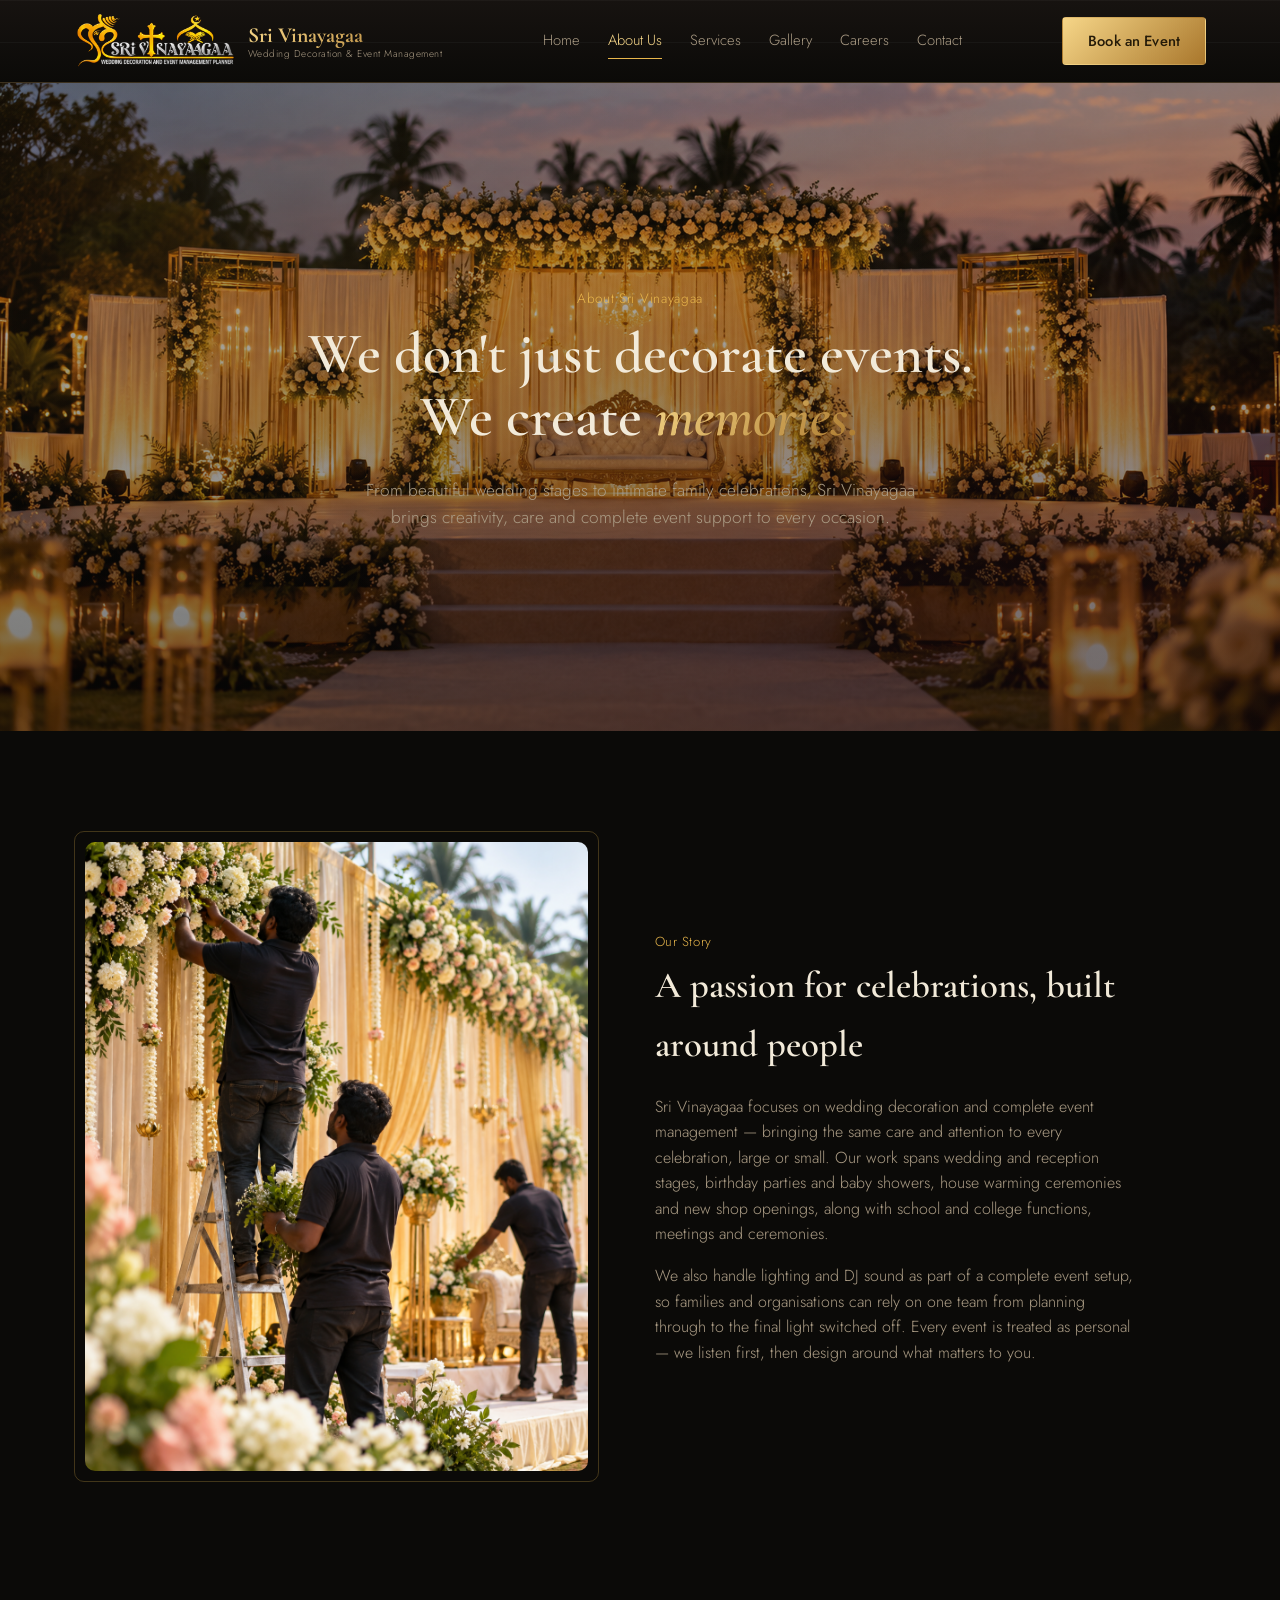
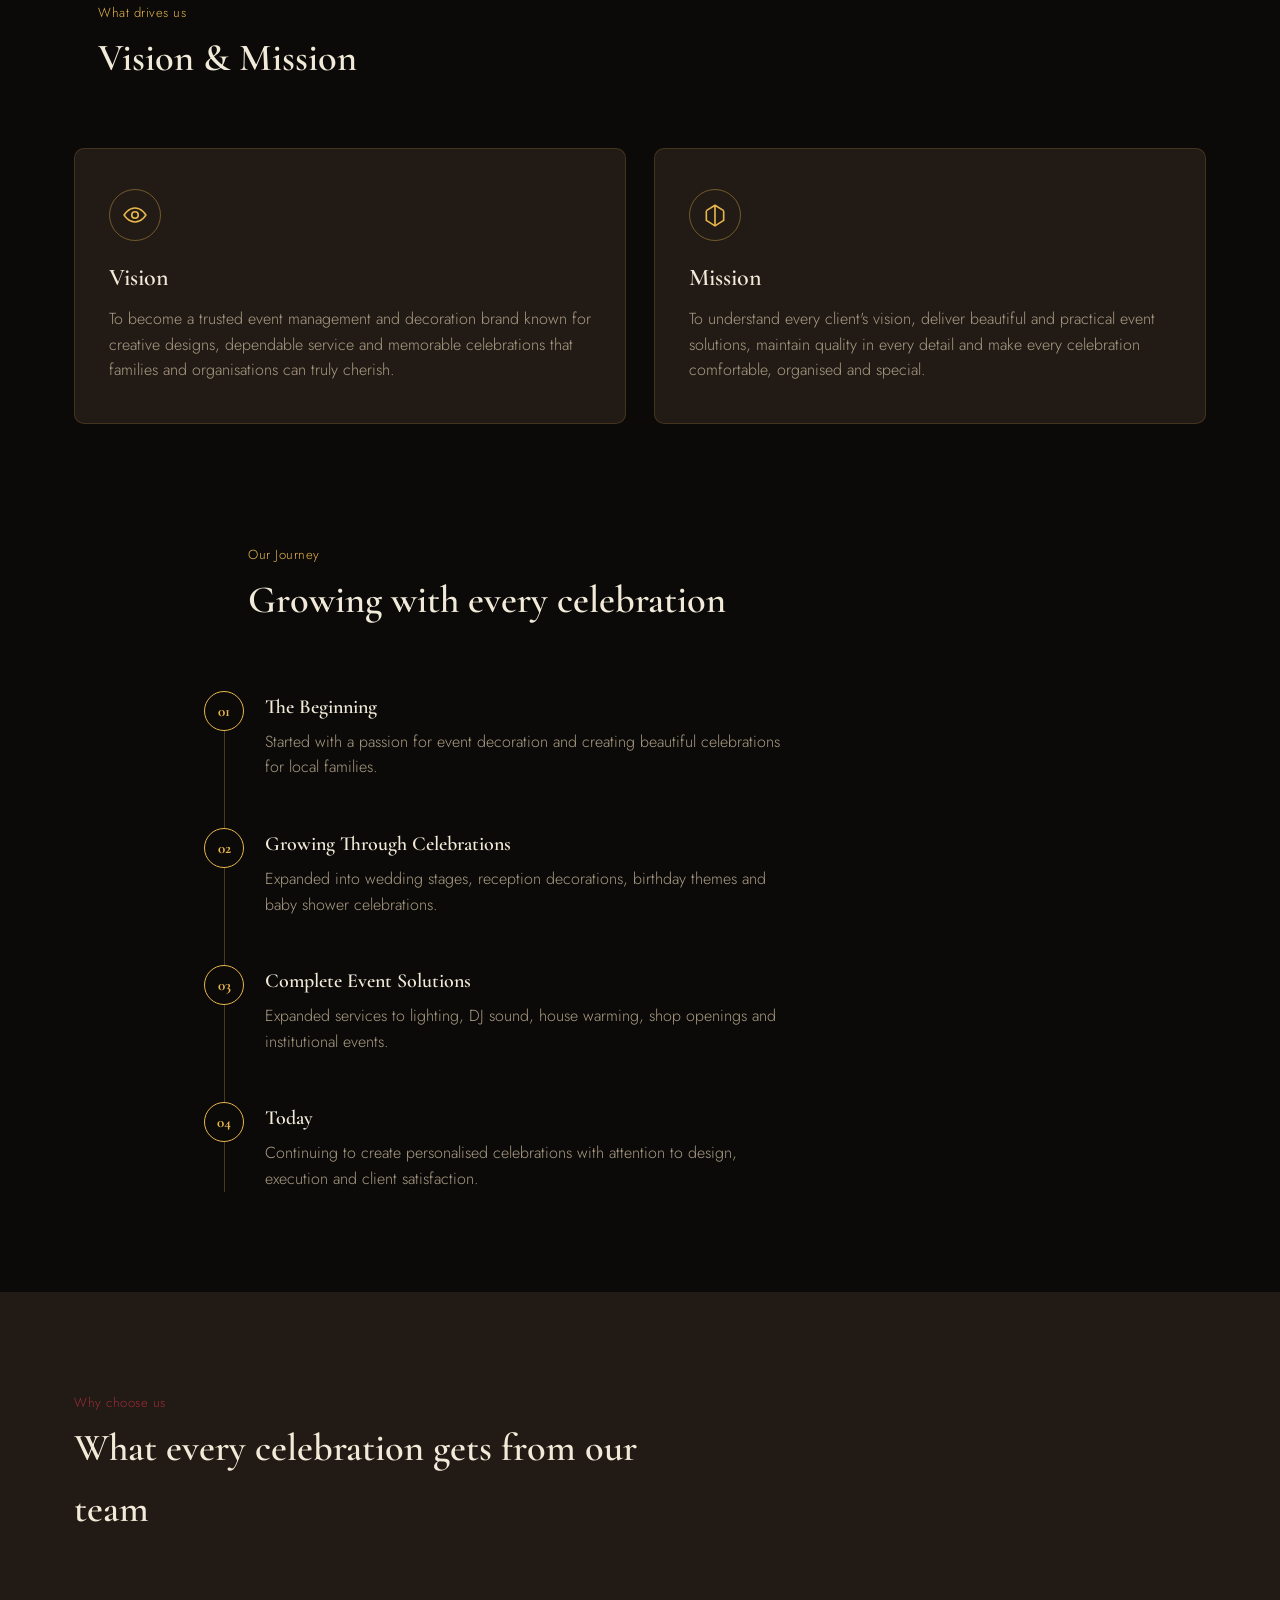
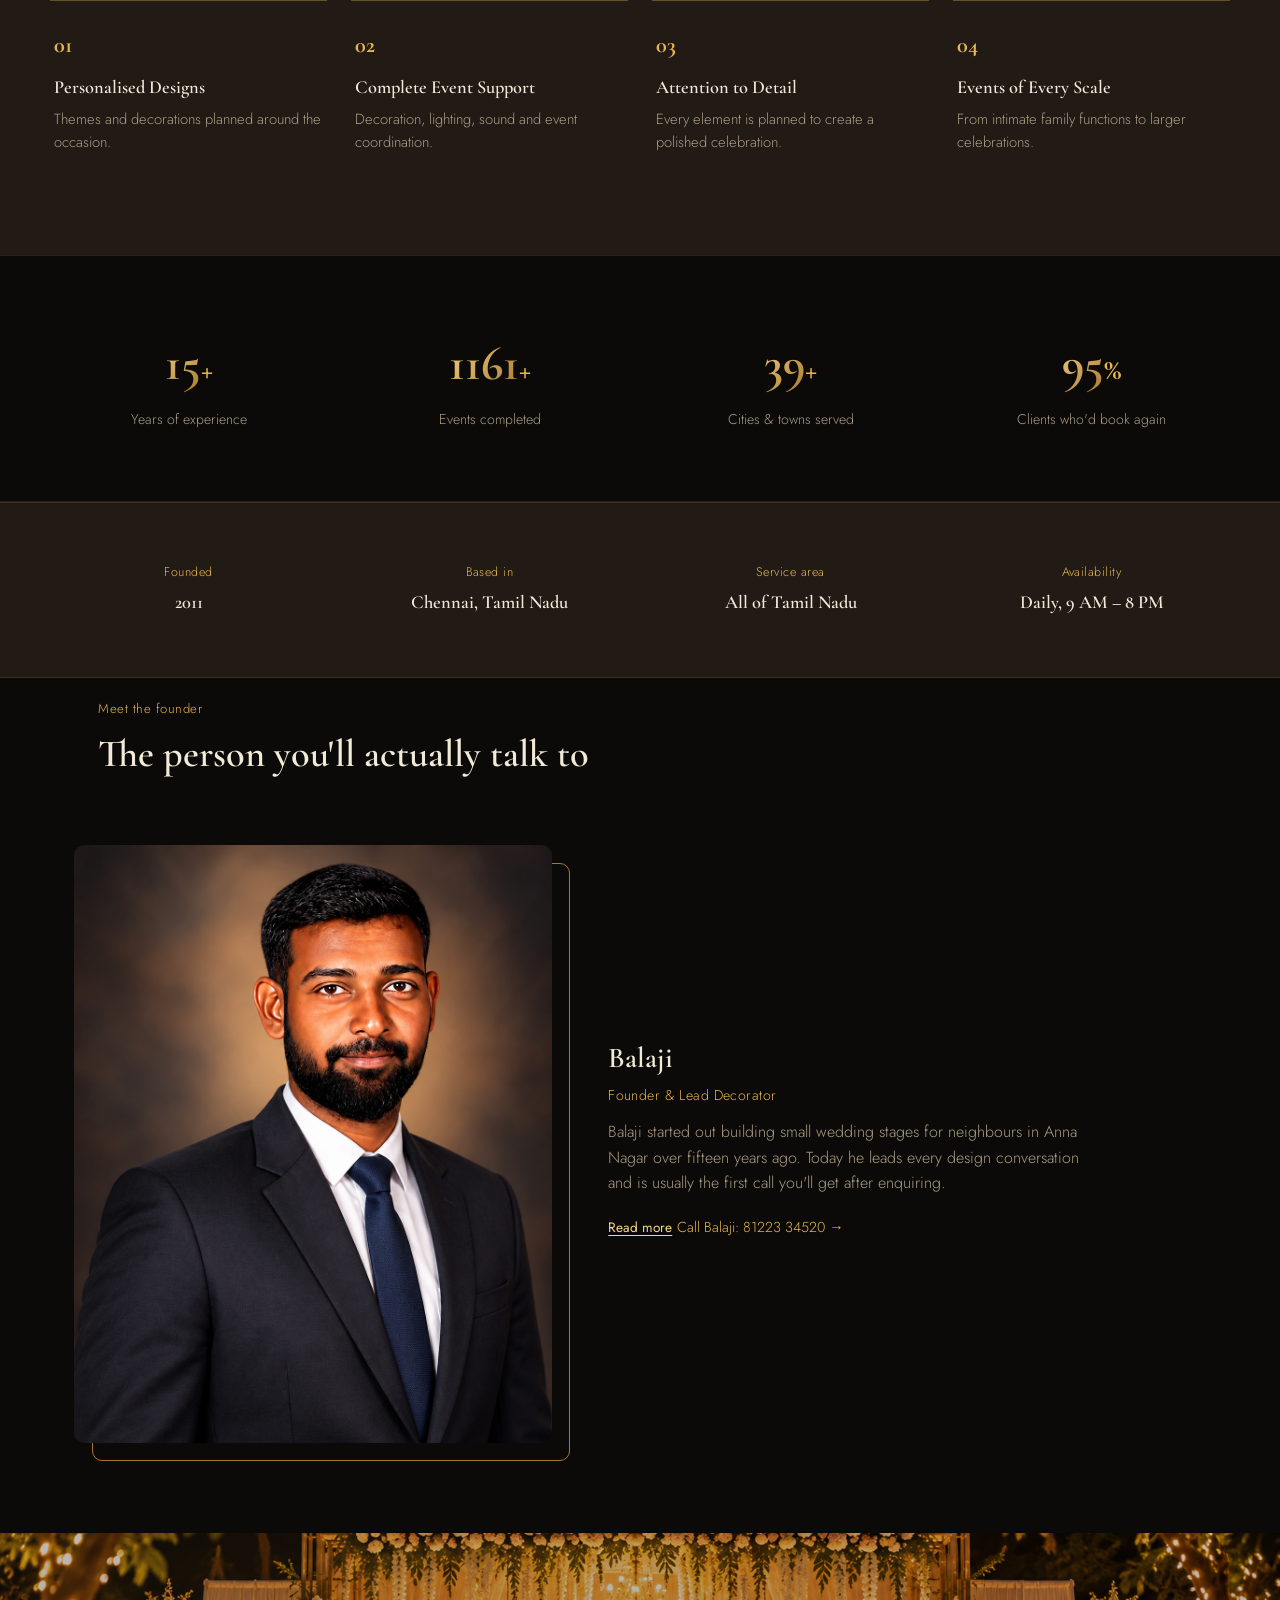
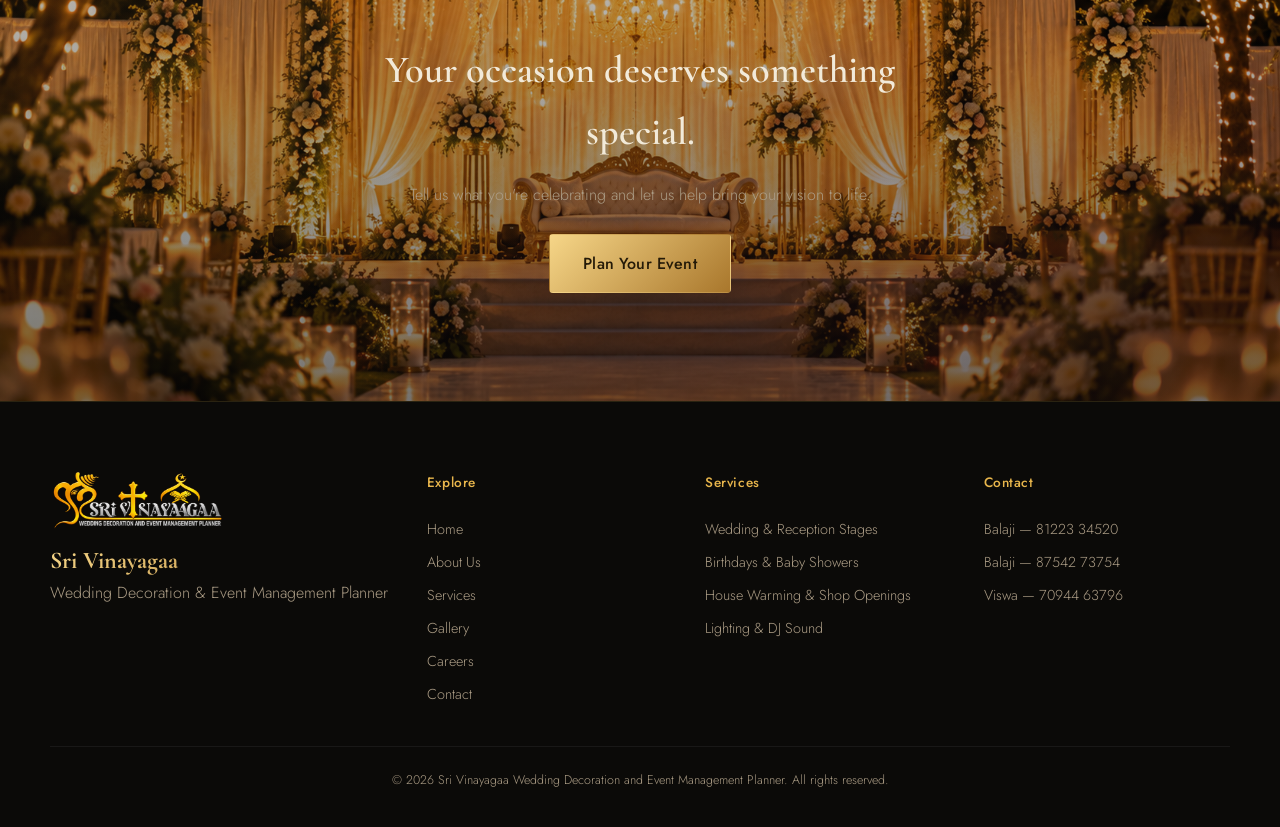
==== commit fef3ff47: "Fix script source paths in about.html Updated script source paths to lowercase 'js'." ====
--- a/about.html
+++ b/about.html
@@ -317,7 +317,7 @@
   </div>
 </div>
 
-<script src="JS/script.js"></script>
-<script src="JS/about.js"></script>
+<script src="js/script.js"></script>
+<script src="js/about.js"></script>
 </body>
 </html>
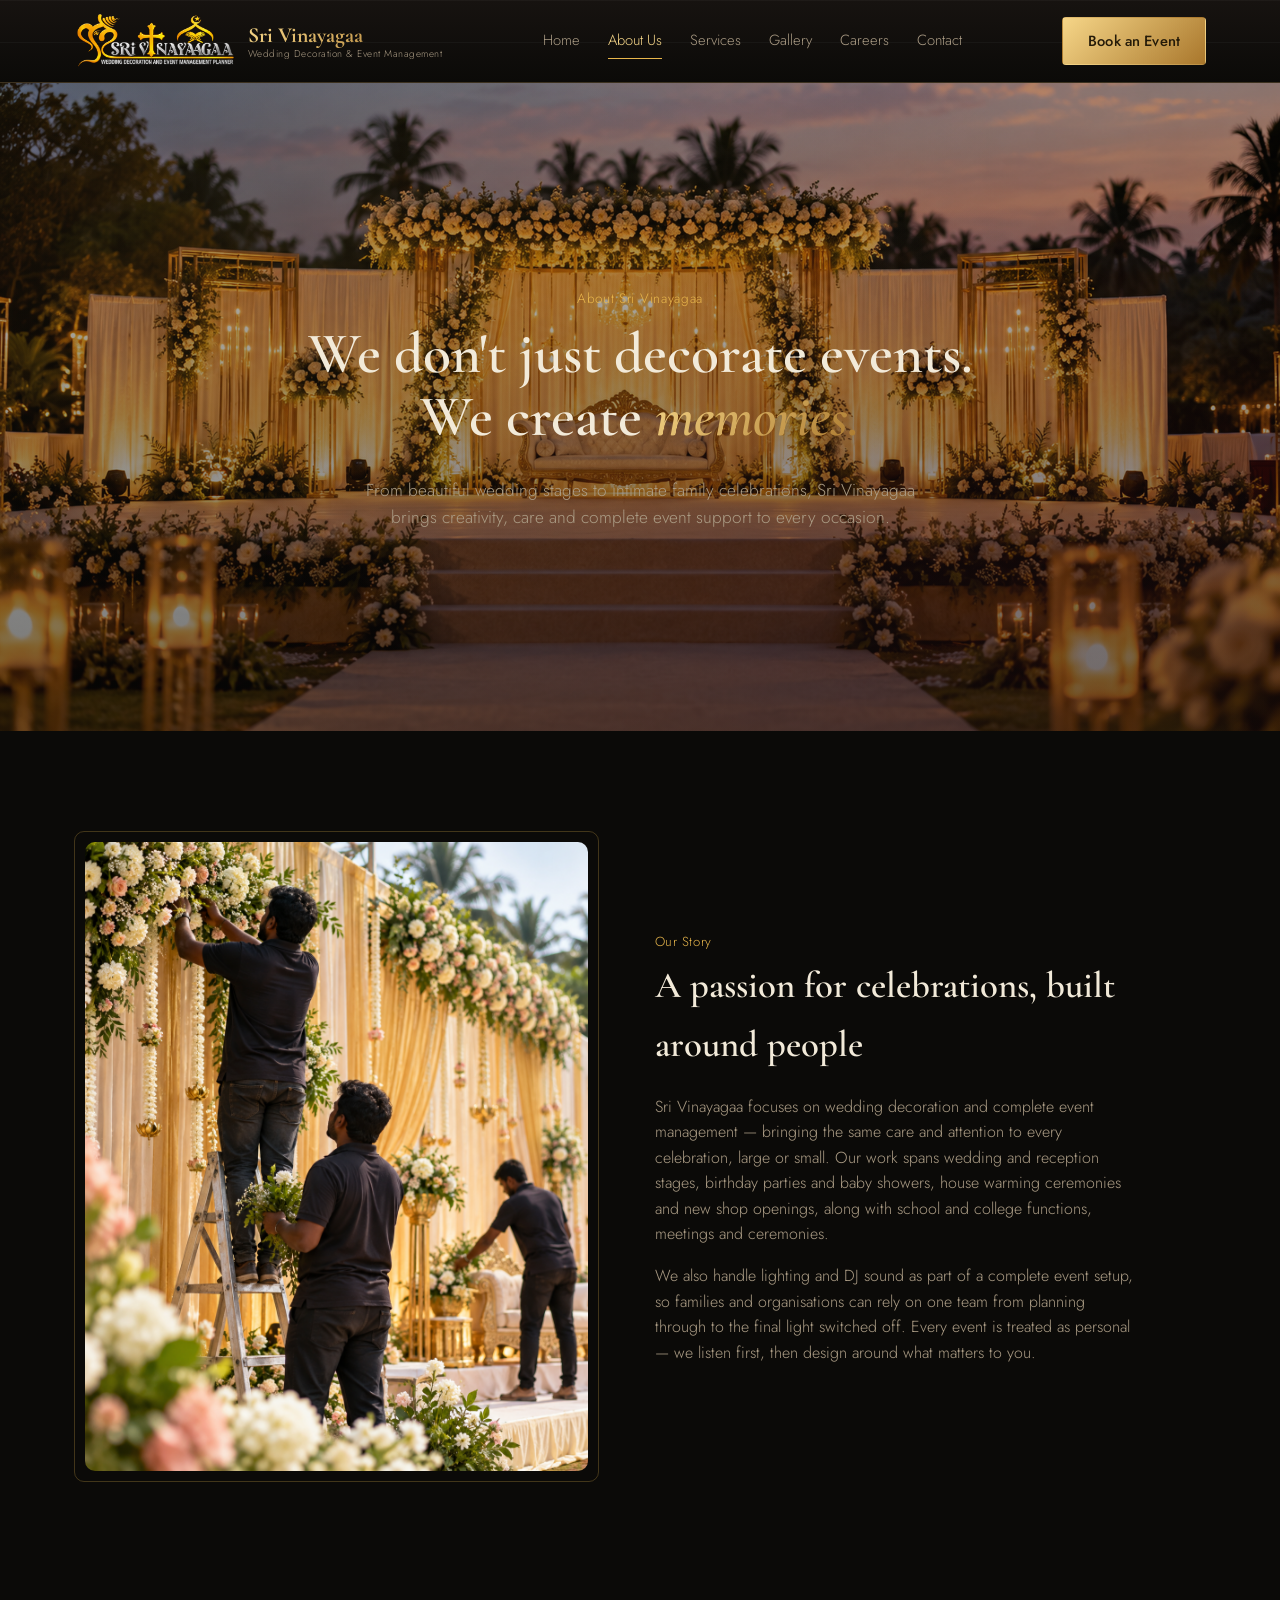
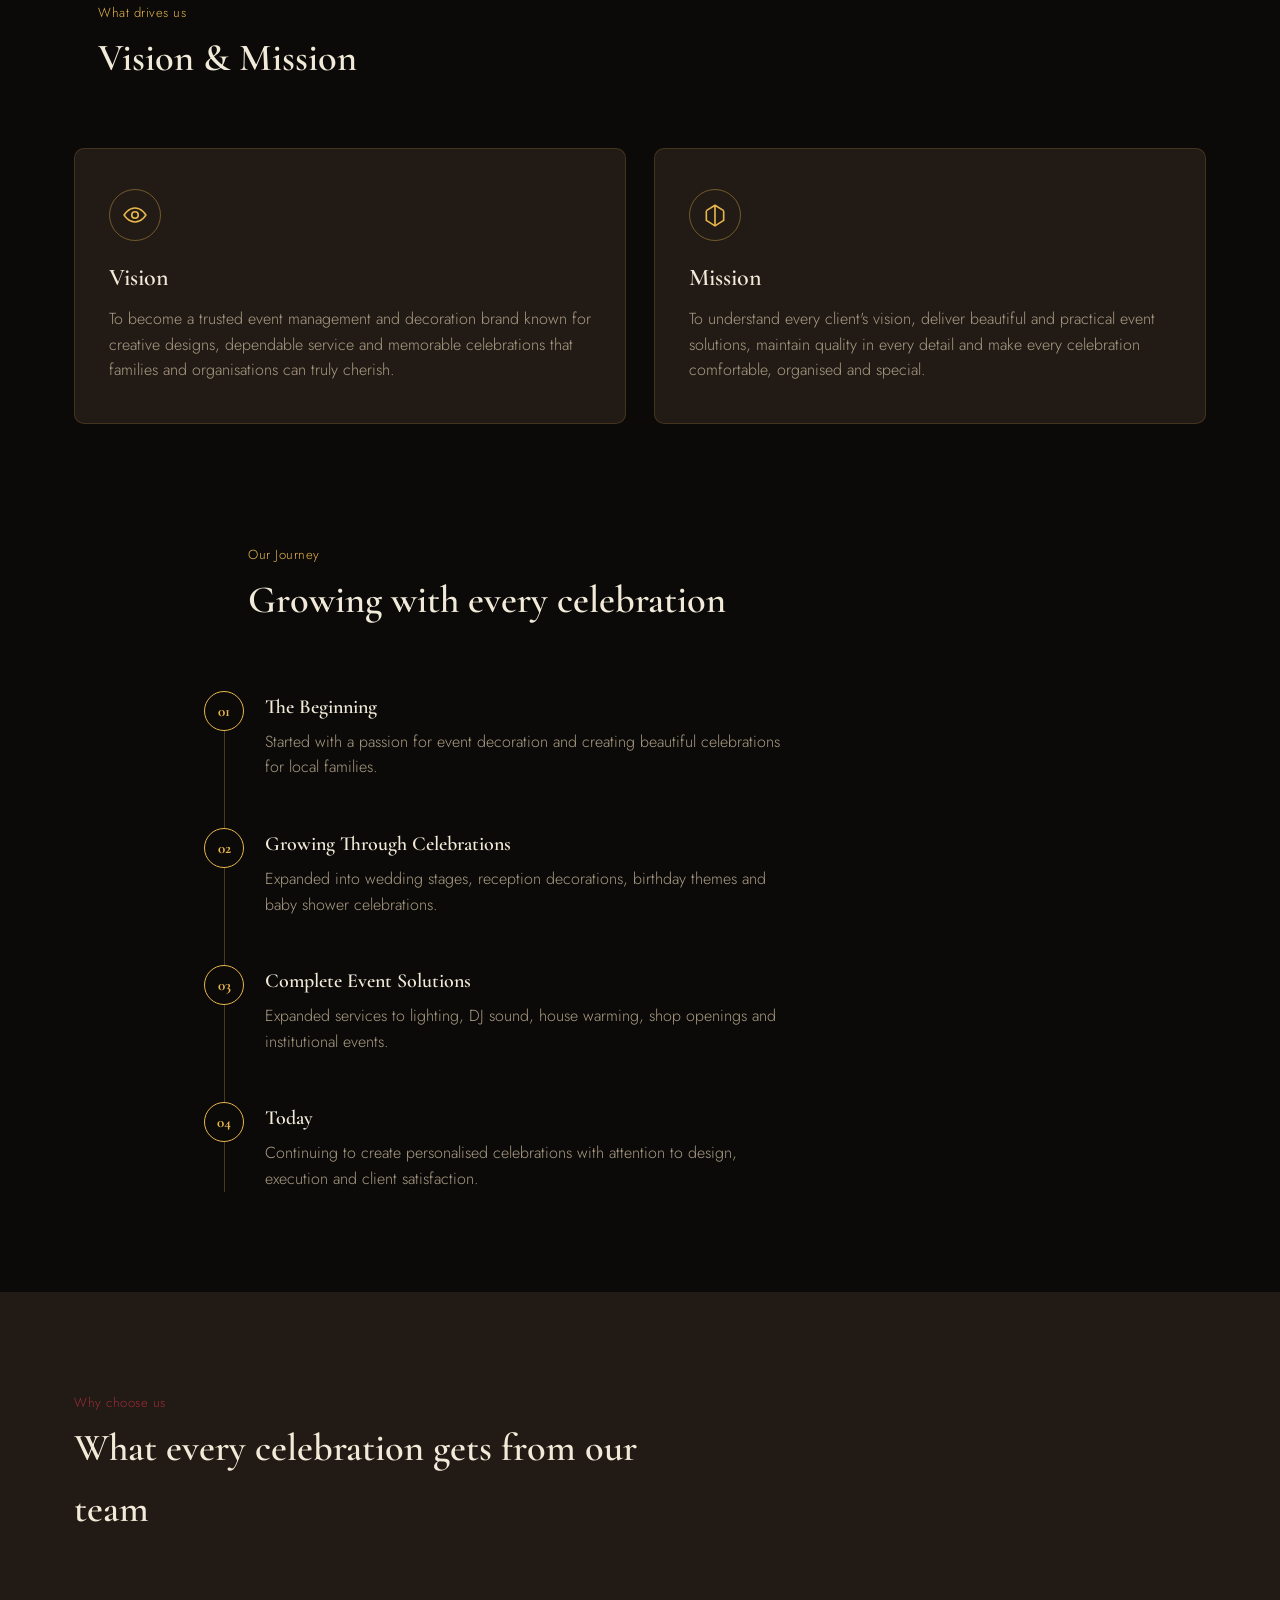
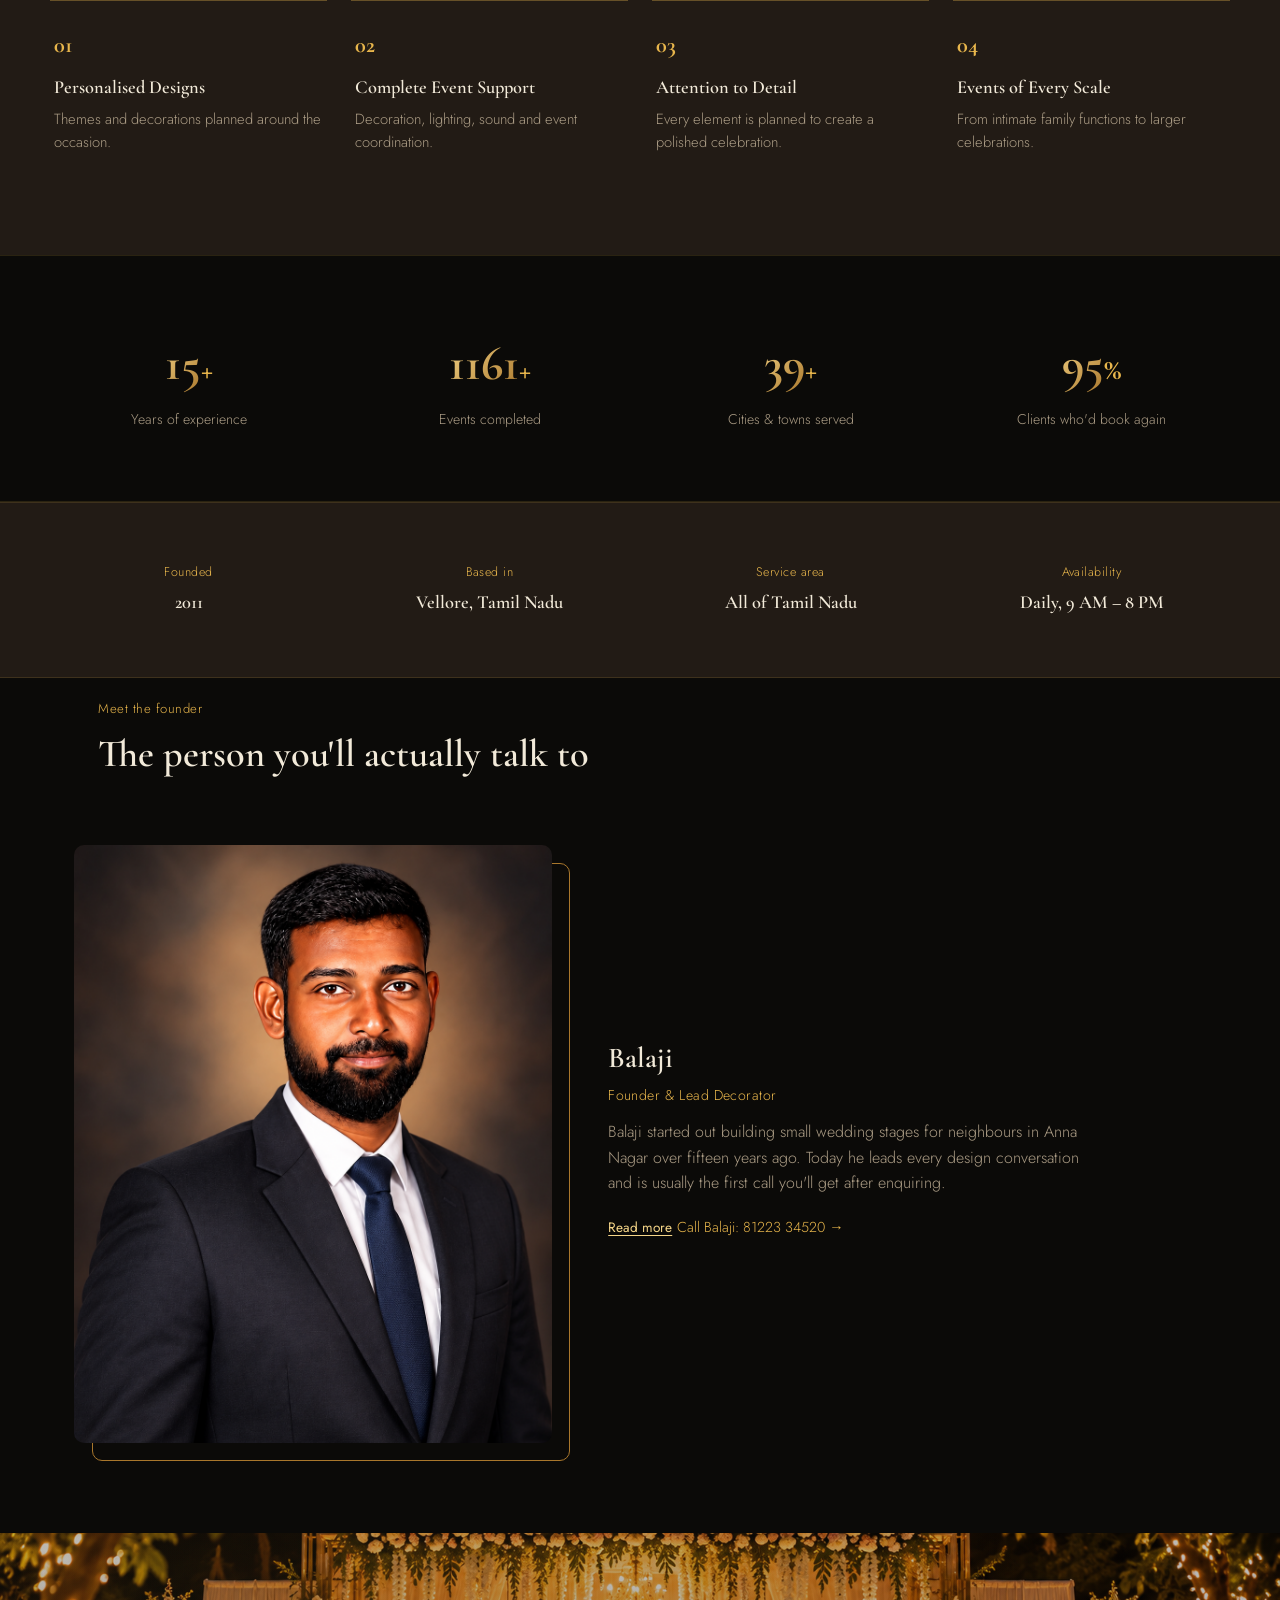
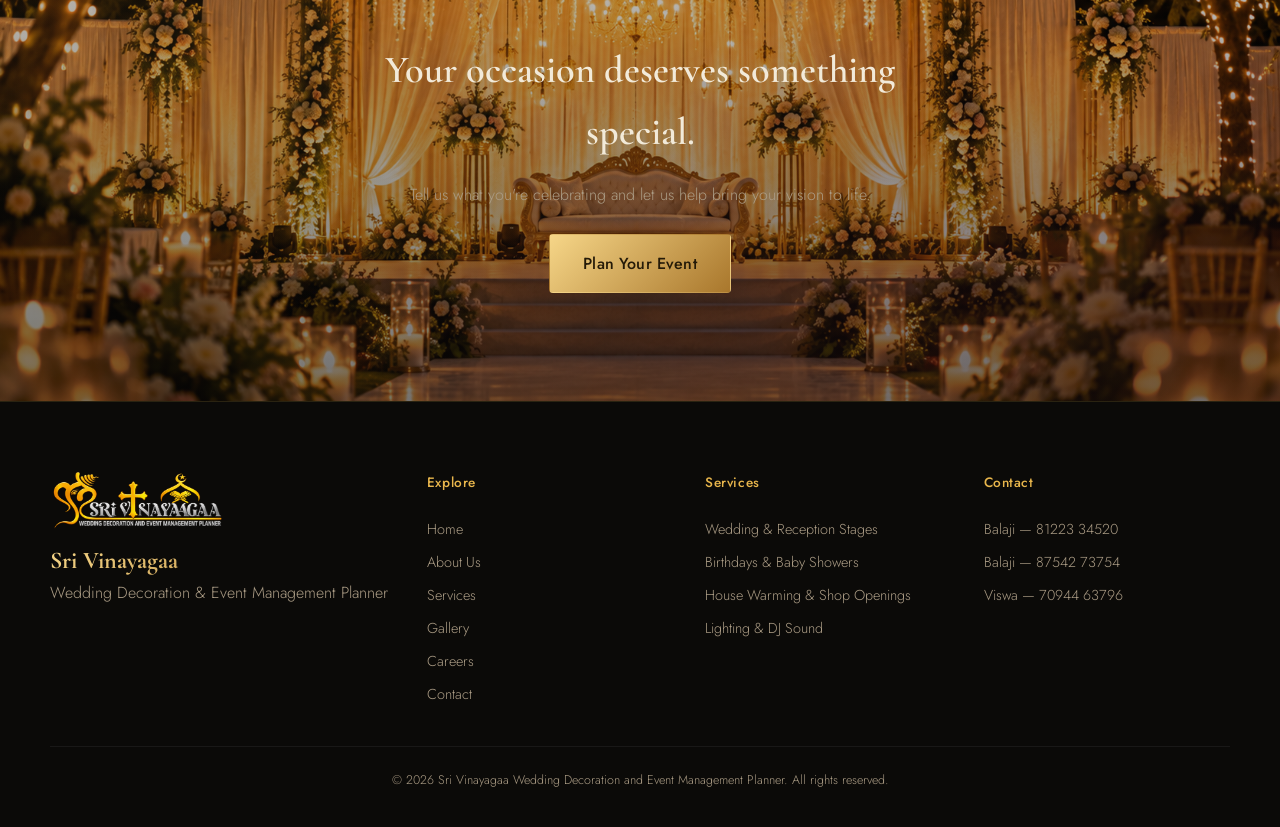
==== commit b48f48a1: "Update about.html" ====
--- a/about.html
+++ b/about.html
@@ -191,7 +191,7 @@
     </div>
     <div class="qf-item">
       <span class="qf-label">Based in</span>
-      <span class="qf-value">Chennai, Tamil Nadu</span>
+      <span class="qf-value">Vellore, Tamil Nadu</span>
     </div>
     <div class="qf-item">
       <span class="qf-label">Service area</span>
